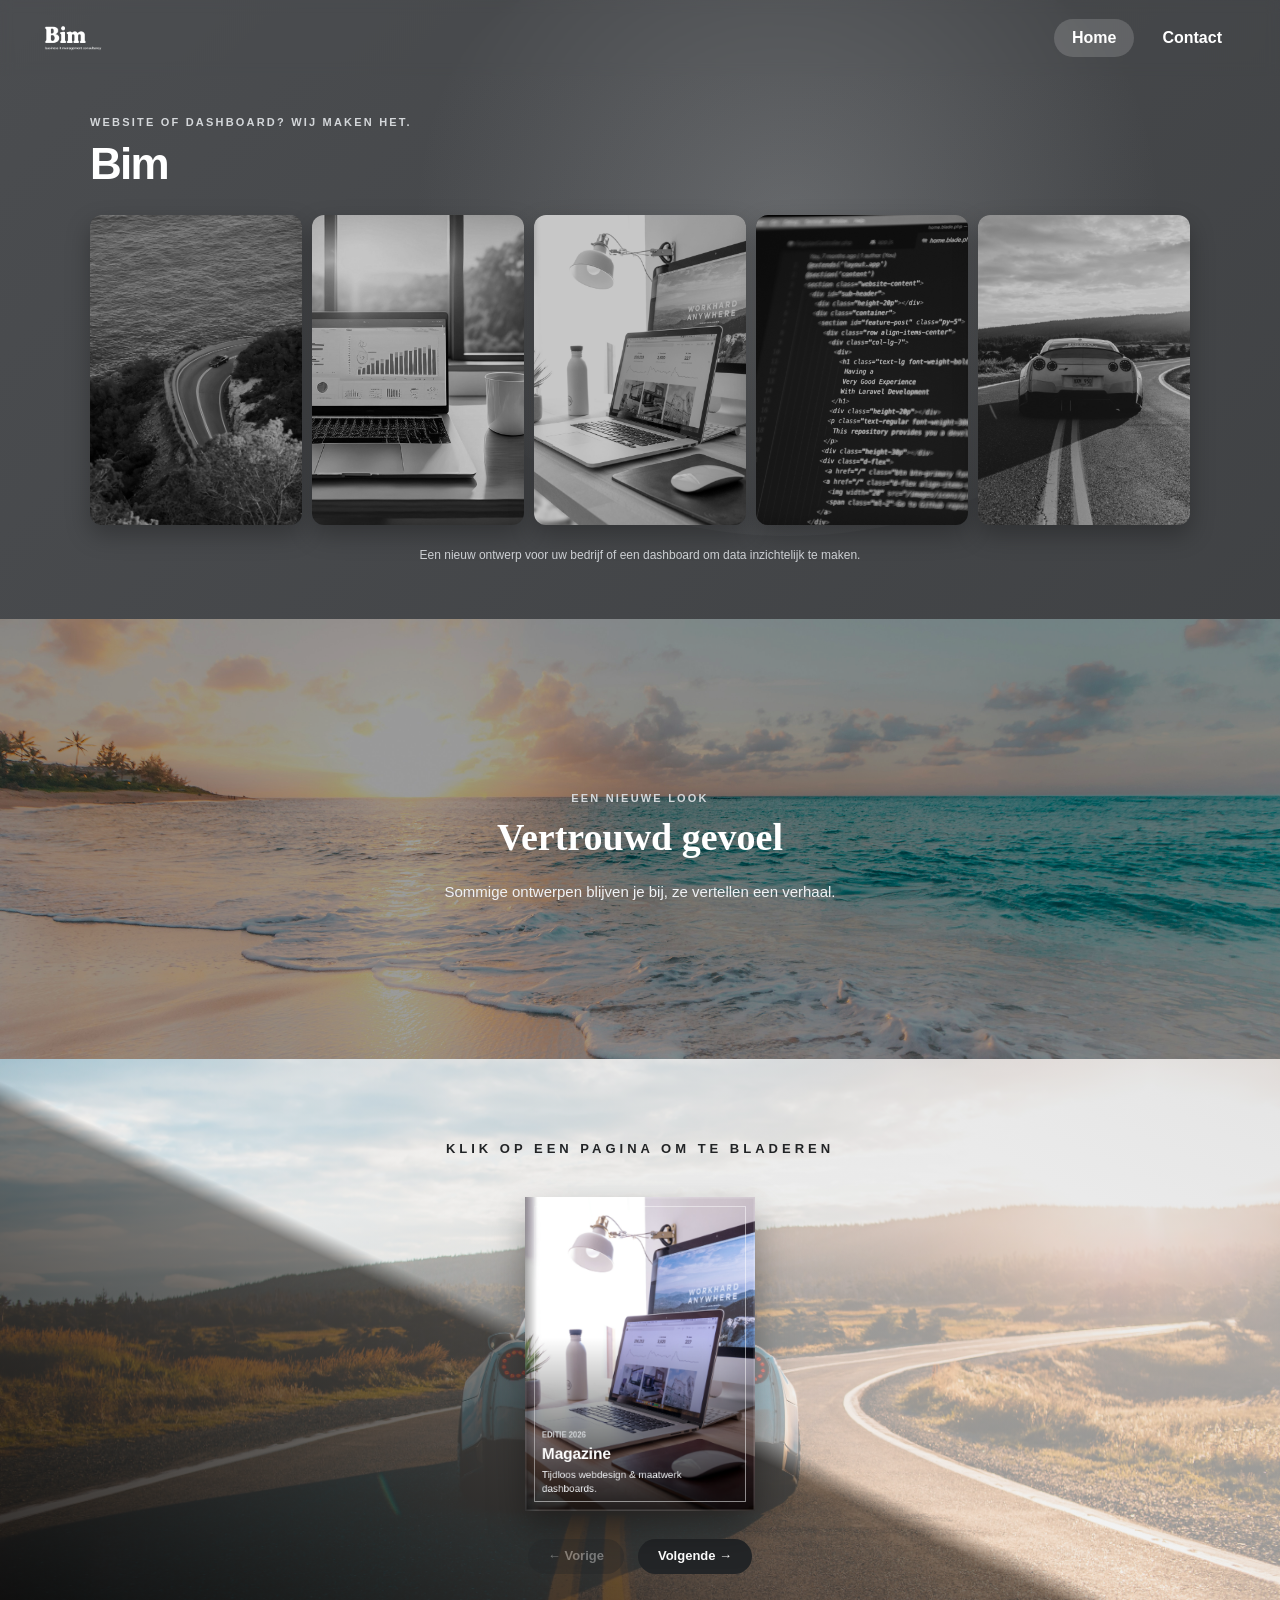
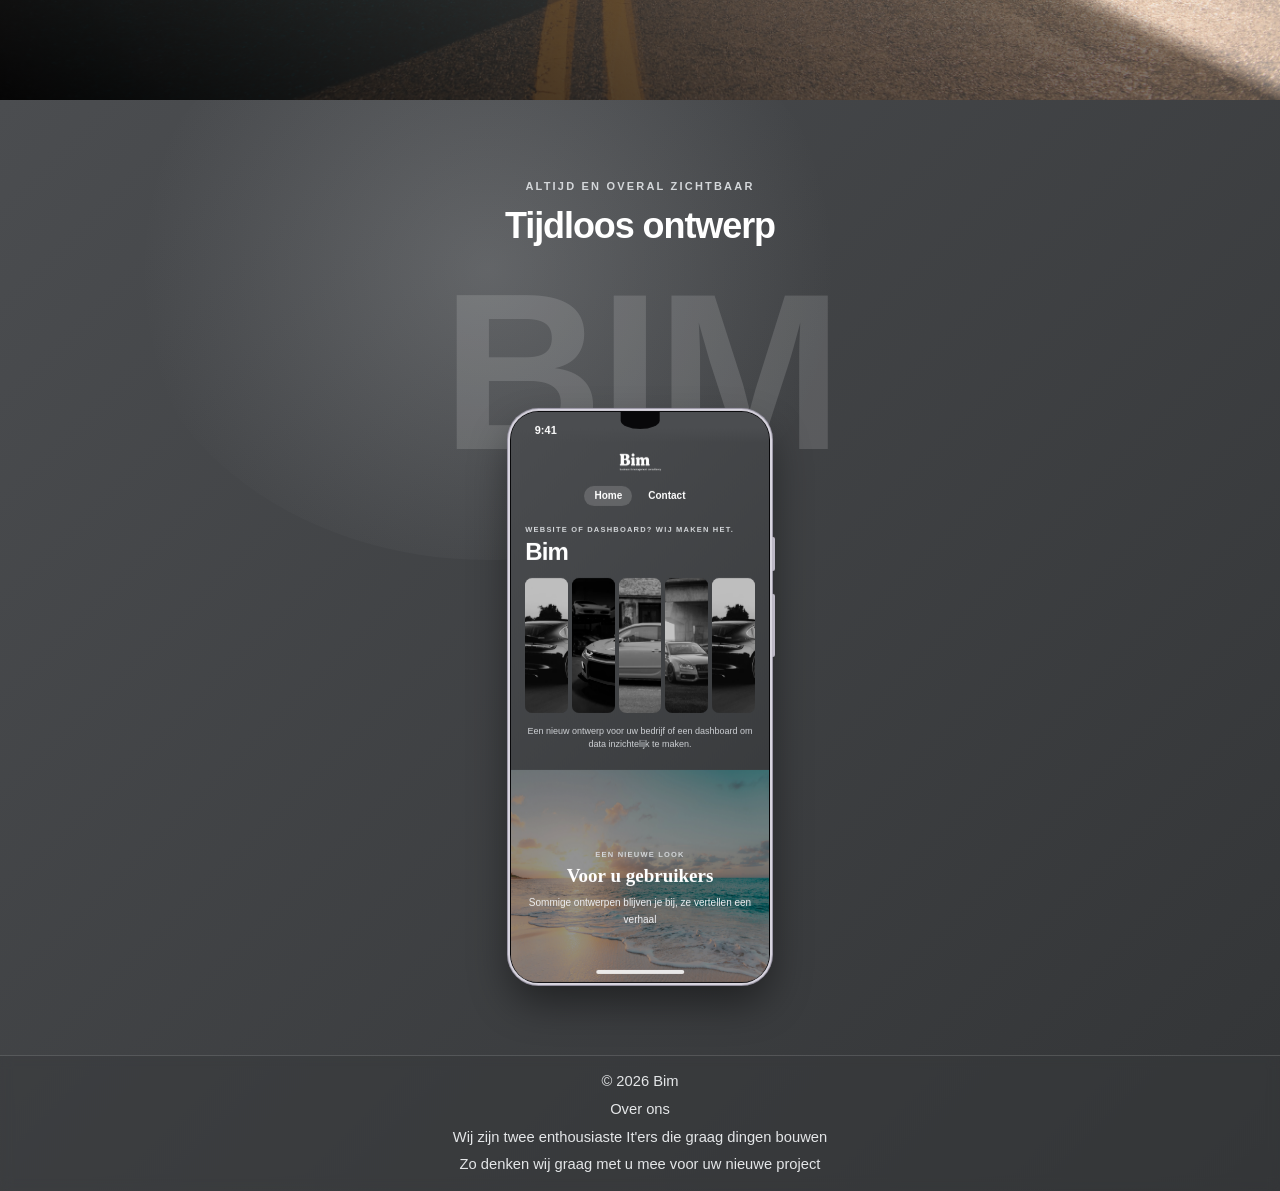
==== index.html @ d60d9641 "Update index.html" ====
<!DOCTYPE html>
<html lang="nl">

<head>
    <meta charset="UTF-8">
    <meta name="viewport" content="width=device-width, initial-scale=1.0">

    <title>Webdesign</title>
    <meta name="description" content="Websites en dashboards">

    <link rel="icon" href="images/favicon.ico">
    <link rel="stylesheet" href="css/normalize.css">
    <link rel="stylesheet" href="css/style.css">
</head>

<body>
    <header class="site-header">
        <div class="header-container">
            <a href="index.html" class="site-logo">
                <img src="images/logo.png" alt="Webdesign">
            </a>

            <nav class="main-nav" aria-label="Hoofdmenu">
                <a href="index.html" class="active" aria-current="page">Home</a>
                <a href="contact.html">Contact</a>
            </nav>
        </div>
    </header>

    <main class="page">
        <p class="eyebrow">Website of dashboard? wij maken het.</p>
        <h1>Bim<br></h1>

        <!-- AUTO GALERIJ -->
        <section class="gallery" aria-label="Autogalerij">
            <article class="card">
                <img src="images/auto8.jpg" alt="Sportieve Porsche">
                <span>01 / Websites</span>
            </article>

            <article class="card">
                <img src="images/dashboard2.jpg" alt="Witte sportauto">
                <span>02 / Dashboards</span>
            </article>

            <article class="card">
                <img src="images/laptop.jpg" alt="Auto design">
                <span>03 / Ontwerpen</span>
            </article>

            <article class="card">
                <img src="images/code.jpg" alt="Moderne auto">
                <span>04 / Techniek</span>
            </article>

            <article class="card">
                <img src="images/auto3.avif" alt="Sportauto in landschap">
                <span>05 / Branding</span>
            </article>
        </section>

        <p class="hint">
            Een nieuw ontwerp voor uw bedrijf of een dashboard om data inzichtelijk te maken.
        </p>

        <!-- STRANDFOTO ALS ACHTERGROND + TEKST -->
        <div class="banner-break">
            <img src="images/beach.jpg" alt="Foto van het strand" class="banner-bg">

            <section class="intro-text">
                <p class="eyebrow">Een nieuwe look</p>
                <h2>Vertrouwd gevoel</h2>
                <p>
                    Sommige ontwerpen blijven je bij,
                    ze vertellen een verhaal.
                </p>
            </section>
        </div>

        <!-- FOTOBOEK -->
        <div class="lower-section">
            <section class="book-section">
                <h2>KLIK OP EEN PAGINA OM TE BLADEREN</h2>

                <div class="flipbook" id="flipbook">
                    <div class="leaf" style="--i: 0;">
                        <div class="front photo-leaf">
                            <img src="images/laptop.jpg" alt="Foto 1">
                            <div class="page-text">
                                <span class="page-tag">Editie 2026</span>
                                <h3>Magazine</h3>
                                <p>Tijdloos webdesign &amp; maatwerk dashboards.</p>
                            </div>
                        </div>
                        <div class="back photo-leaf">
                            <img src="images/wireframes2.jpg" alt="Foto 2">
                            <div class="page-text">
                                <span class="page-tag">01 / Webdesign</span>
                                <h3>Ontwerpen</h3>
                                <p>Een moderne eerste indruk die direct blijft hangen.</p>
                            </div>
                        </div>
                    </div>

                    <div class="leaf" style="--i: 1;">
                        <div class="front photo-leaf">
                            <img src="images/dashboard.jpg" alt="Foto 3">
                            <div class="page-text">
                                <span class="page-tag">02 / Dashboards</span>
                                <h3>Data</h3>
                                <p>Overzichtelijke statistieken waarmee u verder mee kunt.</p>
                            </div>
                        </div>
                        <div class="back photo-leaf">
                            <img src="images/auto7.jpg" alt="Foto 4">
                            <div class="page-text">
                                <span class="page-tag">03 / Ontwerpen</span>
                                <h3>Less is more</h3>
                                <p>Responsive designs voor zowel mobiel als laptop.</p>
                            </div>
                        </div>
                    </div>

                    <div class="leaf" style="--i: 2;">
                        <div class="front photo-leaf">
                            <img src="images/auto8.jpg" alt="Foto 5">
                            <div class="page-text">
                                <span class="page-tag">04 / Maatwerk</span>
                                <h3>Uw eigen verhaal</h3>
                                <p>Met een uniek ontwerp.</p>
                            </div>
                        </div>
                        <div class="back photo-leaf">
                            <img src="images/auto3.avif" alt="Foto 6">
                            <div class="page-text">
                                <span class="page-tag">Contact</span>
                                <h3>Samenwerken?</h3>
                                <p>Neem contact op en ontdek wat wij samen met u kunnen maken.</p>
                            </div>
                        </div>
                    </div>
                </div>

                <div class="book-controls">
                    <button type="button" id="prev-btn">&larr; Vorige</button>
                    <button type="button" id="next-btn">Volgende &rarr;</button>
                </div>
            </section>
        </div>

        <!-- TELEFOON MOCKUP -->
        <section class="phone-showcase" aria-label="Mobiele weergave">
            <div class="showcase-header">
                <p class="eyebrow">Altijd en overal zichtbaar</p>
                <h2>Tijdloos ontwerp</h2>
            </div>

            <div class="stage">
                <!-- Grote tekst half achter de telefoon -->
                <div class="word" aria-hidden="true">Bim</div>

                <div class="phone">
                    <div class="screen">
                        <div class="notch"></div>
                        <div class="status-time">9:41</div>
                        <div class="home-bar"></div>

                        <div class="phone-scroll">
                            <div class="p-header">
                                <img src="images/logo.png" alt="Webdesign">
                                <div class="p-nav">
                                    <span class="active">Home</span>
                                    <span>Contact</span>
                                </div>
                            </div>

                            <div class="p-hero"> 
                                <p class="p-eyebrow">Website of dashboard? wij maken het.</p>
                                <h3>Bim</h3>

                                <div class="p-gallery">
                                    <div class="p-card">
                                        <img src="images/auto1.avif" alt="Sportieve Porsche">
                                        <span>01 / Websites</span>
                                    </div>
                                    <div class="p-card">
                                        <img src="images/auto2.avif" alt="Witte sportauto">
                                        <span>02 / Dashboards</span>
                                    </div>
                                    <div class="p-card">
                                        <img src="images/auto4.avif" alt="Auto design">
                                        <span>03 / Ontwerpen</span>
                                    </div>
                                    <div class="p-card">
                                        <img src="images/auto5.avif" alt="Moderne auto">
                                        <span>04 / Techniek</span>
                                    </div>
                                    <div class="p-card">
                                        <img src="images/auto1.avif" alt="Sportauto in landschap">
                                        <span>05 / Branding</span>
                                    </div>
                                </div>

                                <p class="p-hint">
                                    Een nieuw ontwerp voor uw bedrijf of een dashboard om data inzichtelijk te maken.
                                </p>
                            </div>

                            <div class="p-banner">
                                <img src="images/beach.jpg" alt="Foto van het strand">
                                <div class="p-banner-text">
                                    <p class="p-eyebrow">Een nieuwe look</p>
                                    <h4>Voor u gebruikers</h4>
                                    <p>
                                        Sommige ontwerpen blijven je bij, ze vertellen een verhaal
                                    </p>
                                </div>
                            </div>
                        </div>
                    </div> 
                </div>
            </div>
        </section>
    </main>

    <footer class="site-footer">
        <div class="container footer-content">
            <p>© 2026 Bim</p>
            <p>Over ons</p>
            <p>Wij zijn twee enthousiaste It'ers die graag dingen bouwen</p>
            <p>Zo denken wij graag met u mee voor uw nieuwe project</p>
        </div>
    </footer>

    <script src="js/boek.js"></script>
</body>

</html>
---- css/style.css ----
* { box-sizing: border-box; }

html { min-height: 100%; overflow-x: clip; }

body {
  margin: 0;
  min-height: 100vh;
  display: flex;
  flex-direction: column;
  font-family: Inter, Arial, Helvetica, sans-serif;
  color: #f4f5f6;
  background: linear-gradient(135deg, #4b4d50 0%, #343638 100%);
}

/* ---------- HEADER ---------- */
.site-header {
  position: sticky;
  top: 0;
  left: 0;
  z-index: 1000;
  flex-shrink: 0;
  width: 100%;
  min-height: 76px;
  background: transparent;
  backdrop-filter: blur(6px);
  -webkit-backdrop-filter: blur(6px);
}

.header-container {
  width: min(1200px, calc(100% - 40px));
  min-height: 76px;
  margin: 0 auto;
  display: flex;
  align-items: center;
  justify-content: space-between;
  gap: 25px;
}

/* Logo heeft een witte achtergrond: toon het in originele kleuren op een wit label */
.site-logo img {
  display: block;
  width: 80px;
  height: auto;
  filter: none;
  background: #ffffff;
  border-radius: 8px;
  padding: 4px;
}

.main-nav { display: flex; align-items: center; gap: 10px; }

.main-nav a {
  color: #ffffff;
  text-decoration: none;
  font-size: 16px;
  font-weight: 600;
  padding: 10px 18px;
  border-radius: 30px;
  transition: background 0.3s ease, color 0.3s ease;
}

.main-nav a:hover,
.main-nav a.active { background: rgba(255, 255, 255, 0.16); color: #ffffff; }

/* ---------- HOOFDCONTAINER ---------- */
main.page {
  position: relative;
  flex: 1;
  width: 100%;
  margin: 0;
  padding: 20px 0 0;
  background: transparent;
  box-shadow: none;
  border-radius: 0;
  overflow-x: clip;
  isolation: isolate;
}

main.page::before {
  content: "";
  position: absolute;
  width: 780px;
  height: 620px;
  top: -160px;
  right: 8%;
  border-radius: 50%;
  background: radial-gradient(circle, rgba(220, 223, 226, 0.22) 0%, rgba(180, 183, 187, 0.08) 55%, transparent 75%);
  pointer-events: none;
  z-index: -1;
}

main.page > .eyebrow,
main.page > h1,
main.page > .gallery,
main.page > .hint {
  width: min(1100px, calc(100% - 40px));
  margin-left: auto;
  margin-right: auto;
}

.eyebrow {
  margin-top: 20px;
  margin-bottom: 12px;
  color: #d4d7da;
  font-size: 11px;
  font-weight: 700;
  letter-spacing: 0.2em;
  text-transform: uppercase;
}

h1 {
  margin-top: 0;
  margin-bottom: 28px;
  color: #ffffff;
  font-size: clamp(30px, 4.5vw, 44px);
  font-weight: 800;
  line-height: 1.06;
  letter-spacing: -0.04em;
}

/* ---------- AUTO GALERIJ ---------- */
.gallery { display: flex; gap: 10px; height: clamp(220px, 32vw, 310px); margin-bottom: 24px; }

.card {
  position: relative;
  flex: 1;
  min-width: 0;
  overflow: hidden;
  border-radius: 12px;
  background: #3a3c3f;
  box-shadow: 0 10px 24px rgba(0, 0, 0, 0.28);
  transition: flex 0.65s cubic-bezier(0.2, 0.8, 0.2, 1), transform 0.4s ease;
  isolation: isolate;
}

.card:hover { flex: 3.5; transform: translateY(-3px); }

.card img {
  width: 100%;
  height: 100%;
  display: block;
  object-fit: cover;
  filter: grayscale(1) brightness(0.78);
  transition: filter 0.55s ease, transform 0.8s ease;
}

.card:hover img { filter: grayscale(0) brightness(1); transform: scale(1.055); }

.card::after {
  content: "";
  position: absolute;
  inset: 45% 0 0;
  background: linear-gradient(transparent, rgba(20, 21, 23, 0.75));
  opacity: 0;
  transition: opacity 0.4s ease;
  pointer-events: none;
}

.card:hover::after { opacity: 1; }

.card span {
  position: absolute;
  z-index: 2;
  left: 15px;
  bottom: 14px;
  color: #ffffff;
  font-size: 12px;
  font-weight: 700;
  letter-spacing: 0.08em;
  text-transform: uppercase;
  white-space: nowrap;
  opacity: 0;
  transform: translateY(7px);
  transition: opacity 0.35s ease, transform 0.35s ease;
}

.card:hover span { opacity: 1; transform: translateY(0); }

.hint { margin-top: 18px; margin-bottom: 56px; color: #cfd2d6; font-size: 12px; text-align: center; }

/* ---------- STRANDFOTO + TEKST ---------- */
.banner-break {
  position: relative;
  width: 100%;
  min-height: 440px;
  display: flex;
  align-items: center;
  justify-content: center;
  text-align: center;
  overflow: hidden;
}

.banner-break .banner-bg {
  position: absolute;
  inset: 0;
  width: 100%;
  height: 100%;
  object-fit: cover;
  z-index: 0;
}

.banner-break::after { content: ""; position: absolute; inset: 0; background: rgba(0, 0, 0, 0.35); z-index: 1; }

.banner-break .intro-text { position: relative; z-index: 2; max-width: 650px; margin: 0 auto; padding: 3rem 1.5rem; }

.intro-text h2 {
  margin: 0 0 18px;
  color: #ffffff;
  font-family: Georgia, serif;
  font-size: clamp(27px, 4vw, 38px);
}

.intro-text p:not(.eyebrow) { margin: 0; color: #f0f2f5; font-size: 15px; line-height: 1.9; }

/* ---------- AUTO5 ACHTERGROND + FLIPBOOK ---------- */
.lower-section {
  position: relative;
  width: 100%;
  background-image: url('../images/auto3.avif');
  background-size: cover;
  background-position: center;
  padding: 4.5rem 1.5rem 6rem;
  overflow: hidden;
}

.lower-section::before {
  content: "";
  position: absolute;
  inset: 0;
  background: linear-gradient(25deg, rgba(0, 0, 0, 0.88) 0%, rgba(84, 81, 78, 0.72) 48%, rgba(235, 235, 235, 0.563) 50%, rgba(220, 220, 220, 0.75) 100%);
  z-index: 0;
  pointer-events: none;
}

.book-section { position: relative; z-index: 1; display: flex; flex-direction: column; align-items: center; padding-bottom: 30px; }

.book-section h2 {
  font-family: Arial, sans-serif;
  font-size: 13px;
  letter-spacing: 4px;
  color: #222426;
  font-weight: 700;
  margin-bottom: 40px;
  text-align: center;
}

.flipbook { position: relative; width: min(460px, 100%); aspect-ratio: 600 / 410; perspective: 1800px; cursor: pointer; }

.flip-canvas {
  display: block;
  width: 100%;
  height: 100%;
  transition: transform 1.1s cubic-bezier(0.4, 0, 0.2, 1);
  filter: drop-shadow(0 18px 18px rgba(0, 0, 0, 0.35));
}

.leaf {
  position: absolute;
  inset: 0;
  transform-origin: left center;
  transform-style: preserve-3d;
  transition: transform 0.8s cubic-bezier(0.2, 0.7, 0.2, 1);
  z-index: calc(10 - var(--i));
}

.leaf .front,
.leaf .back {
  position: absolute;
  inset: 0;
  backface-visibility: hidden;
  border-radius: 4px 12px 12px 4px;
  overflow: hidden;
  box-shadow: 0 10px 25px rgba(0, 0, 0, 0.35);
}

.leaf .back { transform: rotateY(180deg); border-radius: 12px 4px 4px 12px; }

.photo-leaf { position: relative; }
.photo-leaf img { width: 100%; height: 100%; object-fit: cover; display: block; }

.photo-leaf::after {
  content: "";
  position: absolute;
  inset: 38% 0 0;
  background: linear-gradient(transparent, rgba(0, 0, 0, 0.8));
  pointer-events: none;
}

.page-text {
  position: absolute;
  left: 18px;
  right: 18px;
  bottom: 18px;
  z-index: 2;
  color: #ffffff;
  text-align: left;
  pointer-events: none;
}

.page-tag {
  display: inline-block;
  font-size: 10px;
  font-weight: 700;
  letter-spacing: 0.16em;
  text-transform: uppercase;
  color: #d4d7da;
  margin-bottom: 5px;
}

.page-text h3 { margin: 0 0 5px; font-size: 18px; font-weight: 800; line-height: 1.15; }
.page-text p { margin: 0; font-size: 12px; line-height: 1.45; color: #f0f2f5; }

.book-controls { margin-top: 28px; display: flex; gap: 14px; }

.book-controls button {
  padding: 10px 20px;
  border: none;
  border-radius: 30px;
  background: #232527;
  color: #ffffff;
  font-size: 13px;
  font-weight: 600;
  cursor: pointer;
  transition: background 0.3s ease, transform 0.2s ease;
}

.book-controls button:hover { background: #000000; transform: translateY(-2px); }
.book-controls button:disabled { opacity: 0.35; cursor: default; transform: none; }

/* ---------- TELEFOON MOCKUP ---------- */
.phone-showcase {
  position: relative;
  width: 100%;
  padding: 5rem 20px 4.5rem;
  background: linear-gradient(135deg, #4b4d50 0%, #343638 100%);
  text-align: center;
  overflow: hidden;
  isolation: isolate;
}

.phone-showcase::before {
  content: "";
  position: absolute;
  width: 720px;
  height: 580px;
  top: -120px;
  left: 10%;
  border-radius: 50%;
  background: radial-gradient(circle, rgba(220, 223, 226, 0.2) 0%, rgba(180, 183, 187, 0.07) 55%, transparent 75%);
  pointer-events: none;
  z-index: -1;
}

.showcase-header { max-width: 600px; margin: 0 auto 10px; }
.showcase-header .eyebrow { margin-top: 0; }

.showcase-header h2 {
  margin: 0;
  color: #ffffff;
  font-size: clamp(26px, 4vw, 36px);
  font-weight: 800;
  letter-spacing: -0.03em;
}

/* Lettergrootte volgt de breedte van de telefoon: zelfde verhouding op laptop en mobiel */
.stage {
  --pw: min(58vw, 260px);
  --fs: calc(var(--pw) * 0.86);
  --bezel: calc(var(--pw) * 0.005);
  position: relative;
  width: 100%;
  max-width: 900px;
  margin: 20px auto 0;
  padding-top: calc(var(--fs) * 0.65); /* kleiner getal = telefoon bedekt meer van de letters */
  display: flex;
  justify-content: center;
}

/* "Bim" in kleurverloop, gecentreerd, half achter de telefoon */
.word {
  position: absolute;
  top: 0;
  left: 50%;
  transform: translateX(-50%);
  padding: 0.1em 0.05em;
  font-family: Inter, "Arial Black", Arial, sans-serif;
  font-size: var(--fs);
  font-weight: 900;
  letter-spacing: -0.04em;
  line-height: 1;
  background: linear-gradient(90deg, #1e4b87 0%, #1e4b87 22%, #2e8fa0 50%, #8fc08a 80%, #a9d3a0 100%);
  -webkit-background-clip: text;
  background-clip: text;
  color: transparent;
  pointer-events: none;
  user-select: none;
  white-space: nowrap;
  z-index: 0;
}

.phone {
  position: relative;
  z-index: 1;
  width: var(--pw);
  aspect-ratio: 9 / 19.8;
  padding: var(--bezel);
  background: #08080a;
  border-radius: 11% / 5%;
  box-shadow: 0 0 0 2px #d8d5df, 0 0 0 3px #9b97a6, 0 20px 40px rgba(0, 0, 0, 0.45);
  will-change: transform;
}

.phone::before,
.phone::after {
  content: "";
  position: absolute;
  right: -5px;
  width: 3px;
  background: #bdb9c6;
  border-radius: 0 2px 2px 0;
}

.phone::before { top: 22%; height: 6%; }
.phone::after { top: 32%; height: 11%; }

.screen {
  position: relative;
  width: 100%;
  height: 100%;
  border-radius: calc(11% - var(--bezel)) / calc(5% - var(--bezel));
  overflow: hidden;
  background: linear-gradient(135deg, #4b4d50 0%, #343638 100%);
}

.notch {
  position: absolute;
  top: 0;
  left: 50%;
  z-index: 5;
  width: 15%;
  height: 3%;
  transform: translateX(-50%);
  background: #08080a;
  border-radius: 0 0 100% 100%;
  pointer-events: none;
}

/* Tijd linksboven */
.status-time {
  position: absolute;
  top: 0;
  left: 0;
  right: 0;
  z-index: 4;
  padding: calc(var(--pw) * 0.045) 0 calc(var(--pw) * 0.03) calc(var(--pw) * 0.11);
  color: #ffffff;
  font-size: calc(var(--pw) * 0.042);
  font-weight: 700;
  line-height: 1;
  letter-spacing: 0.01em;
  background: linear-gradient(#4b4d50 55%, rgba(75, 77, 80, 0));
  pointer-events: none;
}

/* Balkje midden onderaan */
.home-bar {
  position: absolute;
  bottom: calc(var(--pw) * 0.03);
  left: 50%;
  z-index: 5;
  width: 34%;
  height: calc(var(--pw) * 0.016);
  min-height: 3px;
  transform: translateX(-50%);
  background: rgba(255, 255, 255, 0.85);
  border-radius: 999px;
  pointer-events: none;
}

.phone-scroll {
  width: 100%;
  height: 100%;
  overflow-y: auto;
  overflow-x: hidden;
  text-align: left;
  scrollbar-width: thin;
  scrollbar-color: rgba(255, 255, 255, 0.35) transparent;
}

.phone-scroll::-webkit-scrollbar { width: 4px; }
.phone-scroll::-webkit-scrollbar-track { background: transparent; margin: 14px 0; }
.phone-scroll::-webkit-scrollbar-thumb { background: rgba(255, 255, 255, 0.32); border-radius: 999px; }
.phone-scroll::-webkit-scrollbar-thumb:hover { background: rgba(255, 255, 255, 0.55); }

.p-header { display: flex; flex-direction: column; align-items: center; gap: 8px; padding: 34px 12px 10px; }

/* Zelfde logo-aanpak als in de header */
.p-header img {
  width: 56px;
  height: auto;
  filter: none;
  background: #ffffff;
  border-radius: 6px;
  padding: 3px;
}

.p-nav { display: flex; gap: 6px; }
.p-nav span { font-size: 10px; font-weight: 600; color: #ffffff; padding: 4px 10px; border-radius: 20px; }
.p-nav span.active { background: rgba(255, 255, 255, 0.16); }

.p-hero { padding: 10px 14px 18px; }

.p-eyebrow {
  margin: 0 0 6px;
  color: #d4d7da;
  font-size: 7.5px;
  font-weight: 700;
  letter-spacing: 0.16em;
  text-transform: uppercase;
}

.p-hero h3 {
  margin: 0 0 14px;
  color: #ffffff;
  font-size: 24px;
  font-weight: 800;
  letter-spacing: -0.04em;
  line-height: 1;
}

.p-gallery { display: flex; gap: 4px; height: 135px; margin-bottom: 12px; }

.p-card {
  position: relative;
  flex: 1;
  min-width: 0;
  border-radius: 7px;
  overflow: hidden;
  background: #3a3c3f;
  transition: flex 0.5s cubic-bezier(0.2, 0.8, 0.2, 1);
}

.p-card:hover { flex: 3.2; }

.p-card img {
  width: 100%;
  height: 100%;
  object-fit: cover;
  display: block;
  filter: grayscale(1) brightness(0.8);
  transition: filter 0.4s ease;
}

.p-card:hover img { filter: grayscale(0) brightness(1); }

.p-card span {
  position: absolute;
  left: 6px;
  bottom: 6px;
  color: #ffffff;
  font-size: 7px;
  font-weight: 700;
  letter-spacing: 0.06em;
  text-transform: uppercase;
  white-space: nowrap;
  opacity: 0;
  transition: opacity 0.3s ease;
}

.p-card:hover span { opacity: 1; }

.p-hint { margin: 0; color: #cfd2d6; font-size: 9px; line-height: 1.45; text-align: center; }

.p-banner {
  position: relative;
  min-height: 240px;
  display: flex;
  align-items: center;
  justify-content: center;
  text-align: center;
  overflow: hidden;
}

.p-banner img { position: absolute; inset: 0; width: 100%; height: 100%; object-fit: cover; }
.p-banner::after { content: ""; position: absolute; inset: 0; background: rgba(0, 0, 0, 0.38); }
.p-banner-text { position: relative; z-index: 2; padding: 24px 14px; }

.p-banner-text h4 {
  margin: 0 0 8px;
  color: #ffffff;
  font-family: Georgia, serif;
  font-size: 19px;
}

.p-banner-text p:not(.p-eyebrow) { margin: 0; color: #f0f2f5; font-size: 10px; line-height: 1.65; }

/* Scroll-animatie: alleen de telefoon drijft mee, de tekst "Bim" blijft gecentreerd */
@keyframes phone-drift {
  to { transform: translateY(24px); }
}

@supports (animation-timeline: view()) {
  @media (prefers-reduced-motion: no-preference) {
    .phone {
      animation: phone-drift linear both;
      animation-timeline: view();
      animation-range: entry 0% exit 100%;
    }
  }
}

/* ---------- FOOTER ---------- */
.site-footer {
  position: relative;
  z-index: 10;
  width: 100%;
  margin-top: 0;
  flex-shrink: 0;
  background: transparent;
  backdrop-filter: blur(6px);
  -webkit-backdrop-filter: blur(6px);
  border-top: 1px solid rgba(255, 255, 255, 0.14);
  padding: 14px 0;
  font-size: 0.92rem;
  color: #e4e6e8;
}

/* .footer-content {
  width: min(1200px, calc(100% - 40px));
  margin: 0 auto;
  display: flex;
  justify-content: center;
  gap: 12px;
  flex-wrap: wrap;
}

.site-footer a { color: #ffffff; } */

.footer-content {
  width: min(1200px, calc(100% - 40px));
  margin: 0 auto;
  display: flex;
  flex-direction: column;
  align-items: center;
  gap: 4px;
  text-align: center;
}

.footer-content p {
  margin: 0;
  line-height: 1.6;
}

/* ---------- RESPONSIVE ---------- */
@media (max-width: 750px) {
  .header-container { flex-direction: column; padding: 12px 0; gap: 10px; }
  .main-nav { justify-content: center; flex-wrap: wrap; }
  .main-nav a { font-size: 13px; padding: 9px 12px; }
}

@media (max-width: 560px) {
  .gallery { height: 190px; gap: 5px; }
  .card:hover { flex: 3; }
  .card span { left: 8px; bottom: 9px; font-size: 9px; }
  .page-text { left: 12px; right: 12px; bottom: 12px; }
  .page-text h3 { font-size: 15px; }
  .page-text p { font-size: 11px; }
}


.site-logo img {
  display: block;
  width: 65px;
  height: auto;
  filter: brightness(0) invert(1);
}

.main-nav {
  display: flex;
  align-items: center;
  gap: 10px;
}


/* 1. LOGO ZONDER WIT VAKJE (WITTE TEKST) */
.site-logo img {
  display: block;
  width: 65px;
  height: auto;
  background: transparent;
  padding: 0;
  border-radius: 0;
  filter: brightness(0) invert(1);
}

.p-header img {
  width: 48px;
  height: auto;
  background: transparent;
  padding: 0;
  border-radius: 0;
  filter: brightness(0) invert(1);
}

/* 2. ZWARTE TEKST ACHTER DE TELEFOON */
.word {
  position: absolute;
  top: 0;
  left: 50%;
  transform: translateX(-50%);
  padding: 0.1em 0.05em;
  font-family: Inter, "Arial Black", Arial, sans-serif;
  font-size: var(--fs);
  font-weight: 900;
  letter-spacing: -0.04em;
  line-height: 1;
  color: #18191b;
  background: none;
  -webkit-background-clip: border-box;
  background-clip: border-box;
  pointer-events: none;
  user-select: none;
  white-space: nowrap;
  z-index: 0;
}

/* 3. SUBTIELE MOBIELE SCROLLBAR OP LAPTOP */
.phone-scroll {
  width: 100%;
  height: 100%;
  overflow-y: auto;
  overflow-x: hidden;
  text-align: left;
  -webkit-overflow-scrolling: touch;
  scrollbar-width: thin;
  scrollbar-color: rgba(255, 255, 255, 0.25) transparent;
}

.phone-scroll::-webkit-scrollbar {
  width: 3px;
}

.phone-scroll::-webkit-scrollbar-track {
  background: transparent;
  margin: 16px 0;
}

.phone-scroll::-webkit-scrollbar-thumb {
  background: rgba(255, 255, 255, 0.25);
  border-radius: 999px;
}

.phone-scroll::-webkit-scrollbar-thumb:hover {
  background: rgba(255, 255, 255, 0.45);
}

/* 4. TIJD LINKSBOVEN IN DE TELEFOON */
.status-time {
  position: absolute;
  top: 0;
  left: 0;
  right: 0;
  z-index: 4;
  text-align: left;
  padding: calc(var(--pw) * 0.048) 0 calc(var(--pw) * 0.03) calc(var(--pw) * 0.09);
  color: #ffffff;
  font-size: calc(var(--pw) * 0.042);
  font-weight: 700;
  line-height: 1;
  letter-spacing: 0.01em;
  background: linear-gradient(#4b4d50 55%, rgba(75, 77, 80, 0));
  pointer-events: none;
}


/* 1. LICHTGRIJZE BIM-LETTERS MIDDEN ACHTER DE TELEFOON */
.word {
  position: absolute;
  top: 0;
  left: 50%;
  transform: translateX(-50%);
  width: 100%;
  text-align: center;
  padding: 0;
  font-family: Inter, "Arial Black", Arial, sans-serif;
  font-size: var(--fs);
  font-weight: 900;
  letter-spacing: -0.02em;
  line-height: 0.95;
  text-transform: uppercase;
  color: rgba(255, 255, 255, 0.14);
  background: none;
  -webkit-background-clip: border-box;
  background-clip: border-box;
  pointer-events: none;
  user-select: none;
  white-space: nowrap;
  z-index: 0;
}

/* 2. ULTRA-DUNNE LICHTGRIJZE SCROLLBAR (FIJNE LIJN) */
.phone-scroll {
  width: 100%;
  height: 100%;
  overflow-y: auto;
  overflow-x: hidden;
  text-align: left;
  -webkit-overflow-scrolling: touch;
  scrollbar-width: thin;
  scrollbar-color: rgba(255, 255, 255, 0.3) transparent;
}

.phone-scroll::-webkit-scrollbar {
  width: 0.05px;
}

.phone-scroll::-webkit-scrollbar-track {
  background: transparent;
  margin: 22px 0;
}

.phone-scroll::-webkit-scrollbar-thumb {
  background: rgba(255, 255, 255, 0.35);
  border-radius: 999px;
}

.phone-scroll::-webkit-scrollbar-thumb:hover {
  background: rgba(255, 255, 255, 0.6);
}


.phone-scroll {
  width: 100%;
  height: 100%;
  overflow-y: auto;
  overflow-x: hidden;
  text-align: left;
  -webkit-overflow-scrolling: touch;
}

/* Voor Chrome, Edge en Safari: heel smal & lichtgrijs doorzichtig */
.phone-scroll::-webkit-scrollbar {
  width: 0.15px;
}

.phone-scroll::-webkit-scrollbar-track {
  background: transparent;
  margin: 24px 0;
}

.phone-scroll::-webkit-scrollbar-thumb {
  background: rgba(255, 255, 255, 0.2);
  border-radius: 999px;
}

.phone-scroll::-webkit-scrollbar-thumb:hover {
  background: rgba(255, 255, 255, 0.35);
}

/* Alleen voor Firefox (die geen webkit-scrollbar ondersteunt) */
@supports not selector(::-webkit-scrollbar) {
  .phone-scroll {
    scrollbar-width: thin;
    scrollbar-color: rgba(255, 255, 255, 0.2) transparent;
  }
}


.phone-scroll {
  width: 100%;
  height: 100%;
  overflow-y: auto;
  overflow-x: hidden;
  text-align: left;
  -webkit-overflow-scrolling: touch;
}

/* Chrome, Edge & Safari: standaard onzichtbaar */
.phone-scroll::-webkit-scrollbar {
  width: 2px;
}

.phone-scroll::-webkit-scrollbar-track {
  background: transparent;
  margin: 24px 0;
}

.phone-scroll::-webkit-scrollbar-thumb {
  background: transparent;
  border-radius: 999px;
}

/* Alleen zichtbaar bij hover over de telefoon */
.phone:hover .phone-scroll::-webkit-scrollbar-thumb {
  background: rgba(255, 255, 255, 0.25);
}

/* Firefox fallback */
@supports not selector(::-webkit-scrollbar) {
  .phone-scroll {
    scrollbar-width: none;
  }
  .phone:hover .phone-scroll {
    scrollbar-width: thin;
    scrollbar-color: rgba(255, 255, 255, 0.25) transparent;
  }
}
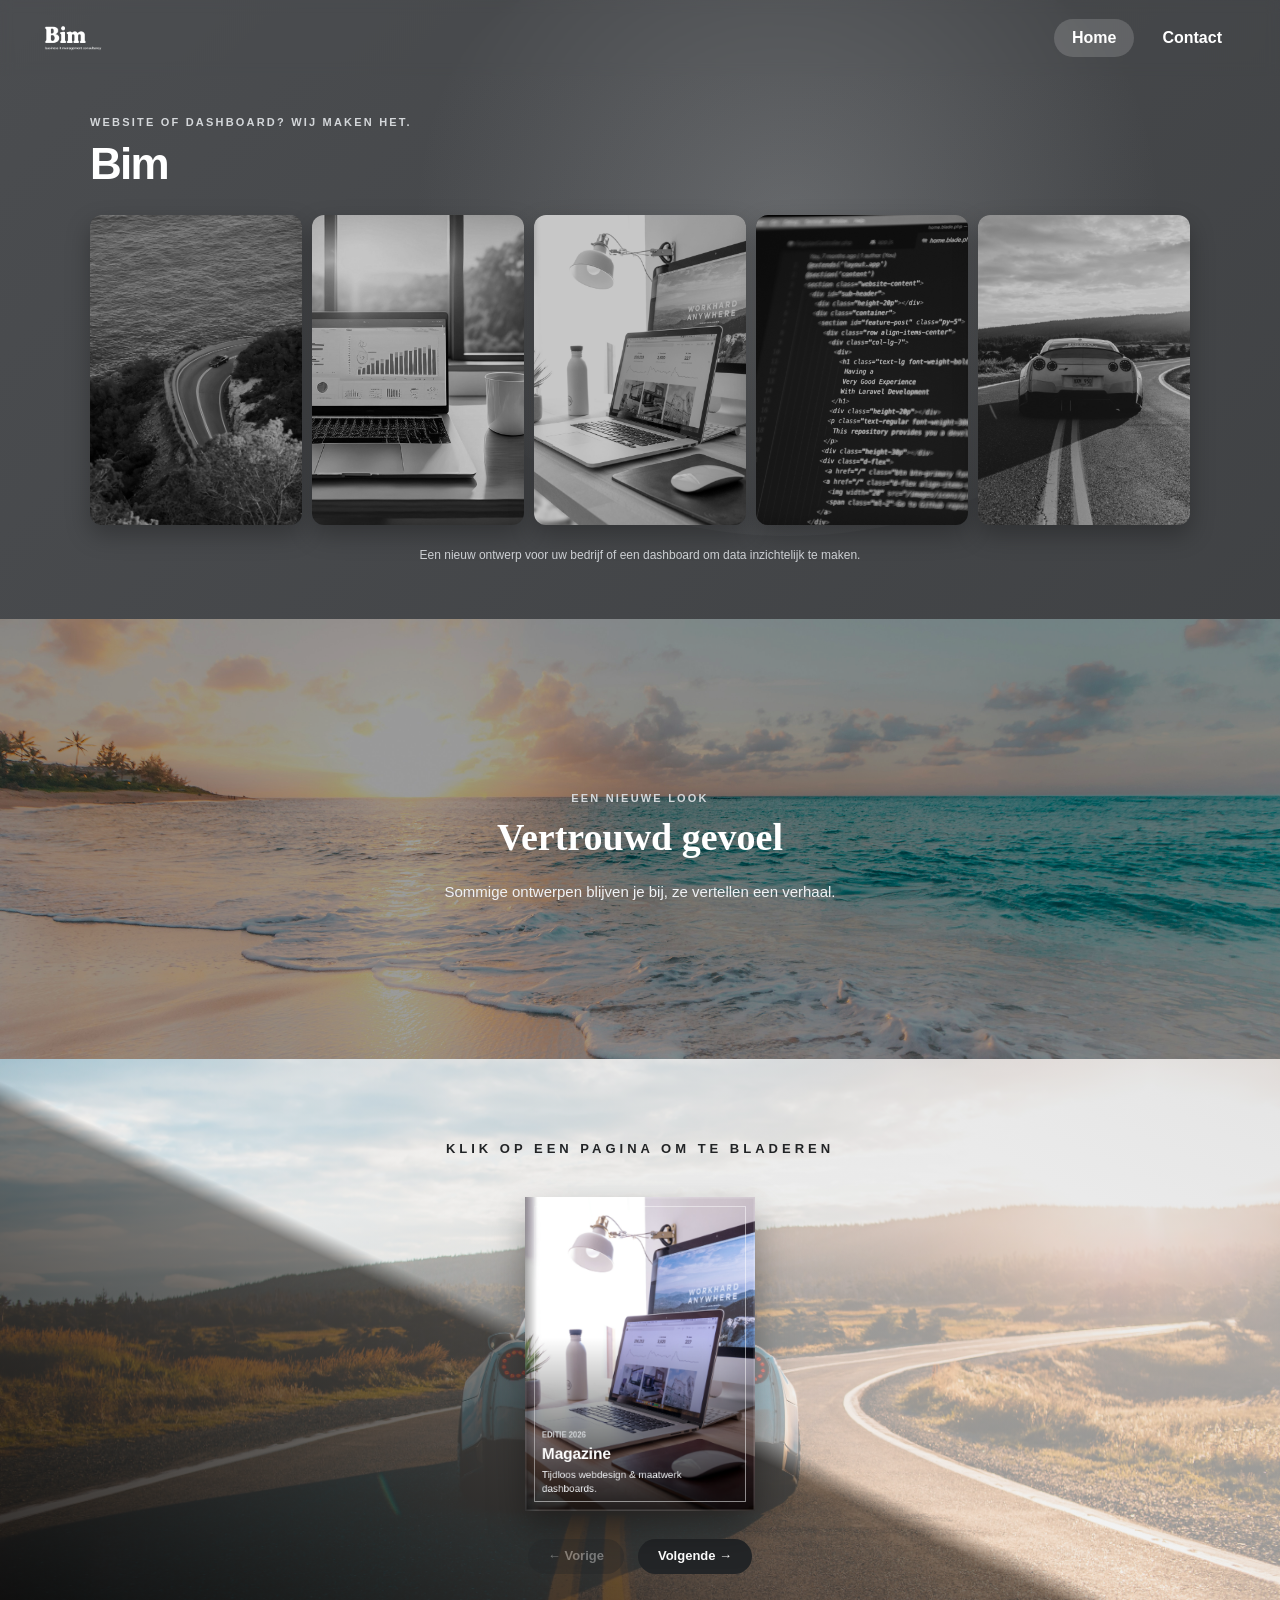
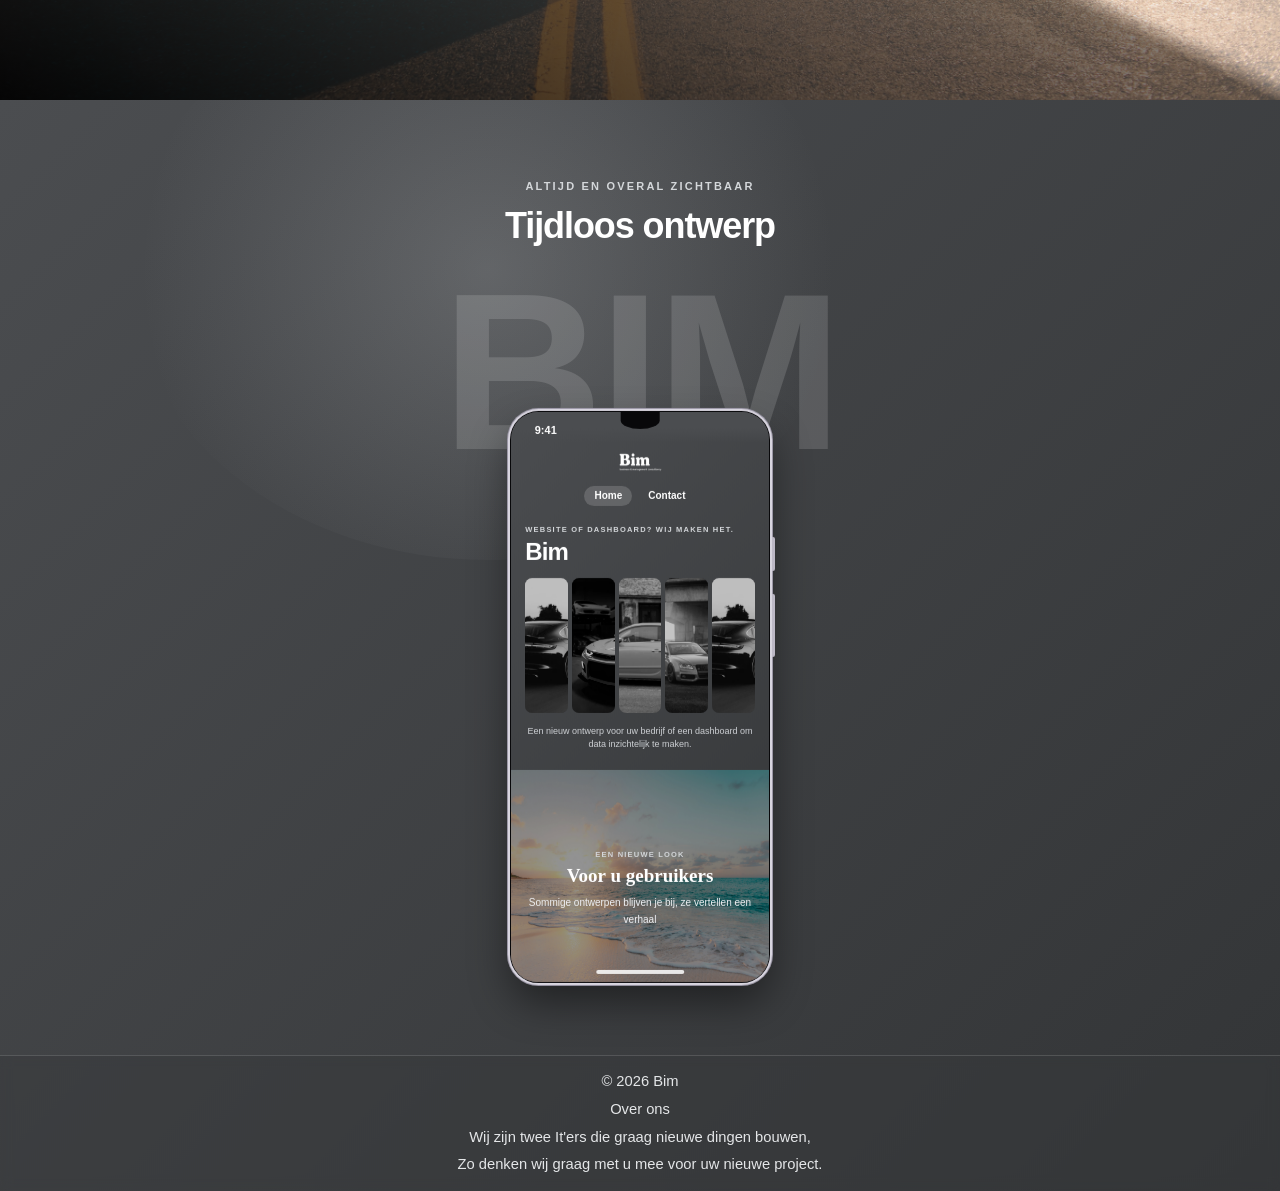
==== commit d53e0967: "update" ====
--- a/index.html
+++ b/index.html
@@ -108,7 +108,7 @@
                             <div class="page-text">
                                 <span class="page-tag">02 / Dashboards</span>
                                 <h3>Data</h3>
-                                <p>Overzichtelijke statistieken waarmee u verder mee kunt.</p>
+                                <p>Overzichtelijke statistieken helpen u verder.</p>
                             </div>
                         </div>
                         <div class="back photo-leaf">
@@ -227,10 +227,10 @@
         <div class="container footer-content">
             <p>© 2026 Bim</p>
             <p>Over ons</p>
-            <p>Wij zijn twee enthousiaste It'ers die graag dingen bouwen</p>
-            <p>Zo denken wij graag met u mee voor uw nieuwe project</p>
-        </div>
-    </footer>
+            <p>Wij zijn twee It'ers die graag nieuwe dingen bouwen,</p>
+            <p>Zo denken wij graag met u mee voor uw nieuwe project.</p>
+        </div>
+    </footer> 
 
     <script src="js/boek.js"></script>
 </body>
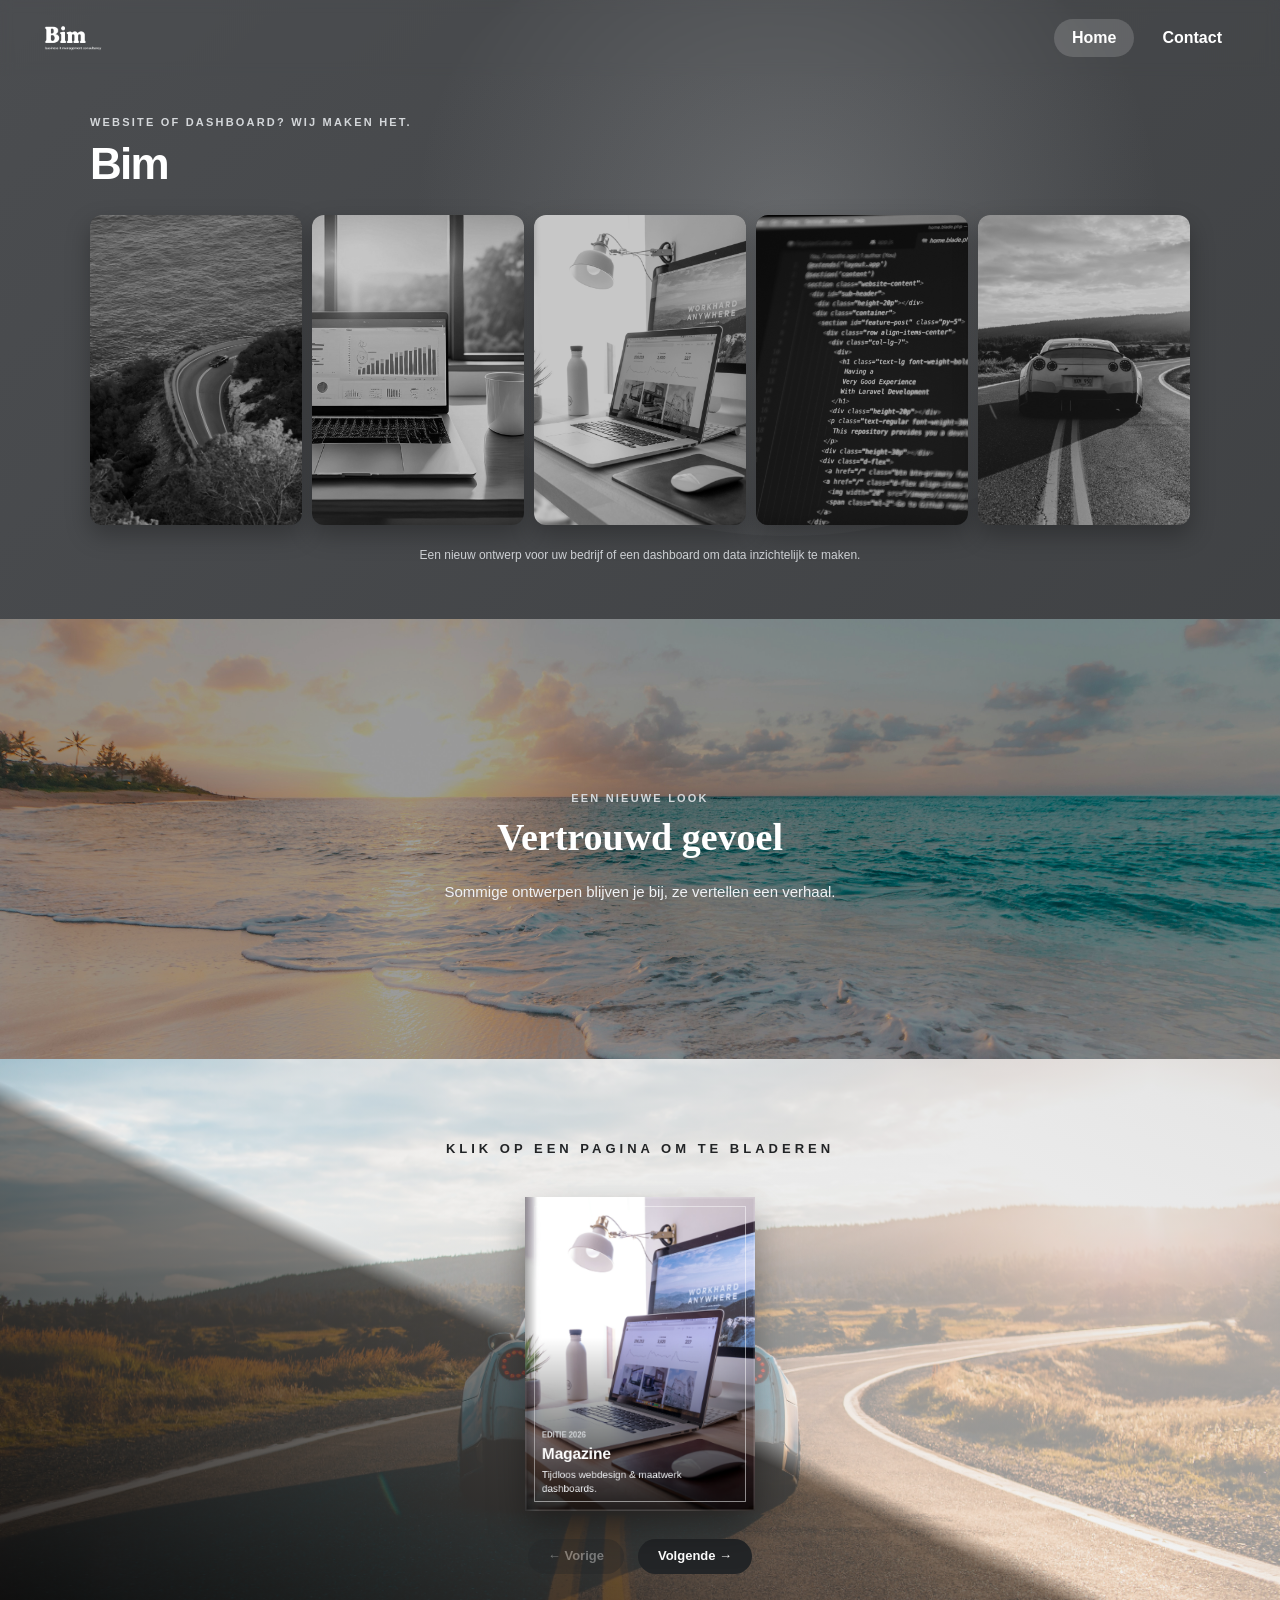
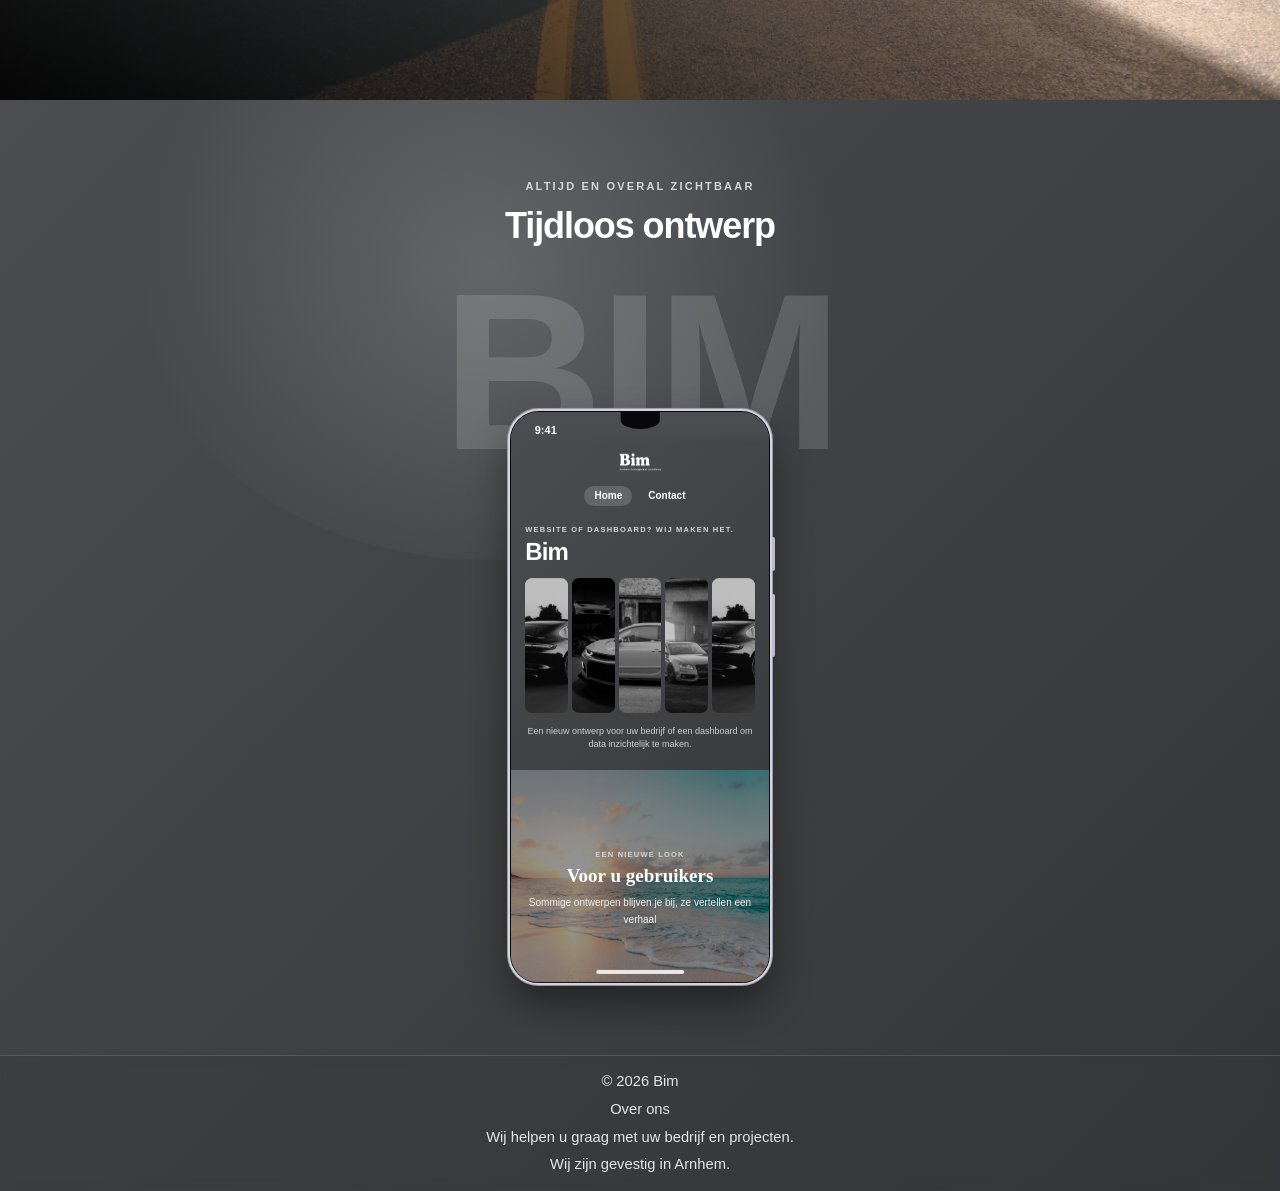
==== commit 8dde49b8: "update" ====
--- a/index.html
+++ b/index.html
@@ -227,8 +227,8 @@
         <div class="container footer-content">
             <p>© 2026 Bim</p>
             <p>Over ons</p>
-            <p>Wij zijn twee It'ers die graag nieuwe dingen bouwen,</p>
-            <p>Zo denken wij graag met u mee voor uw nieuwe project.</p>
+            <p>Wij helpen u graag met uw bedrijf en projecten.</p>
+            <p>Wij zijn gevestig in Arnhem.</p>
         </div>
     </footer> 
 
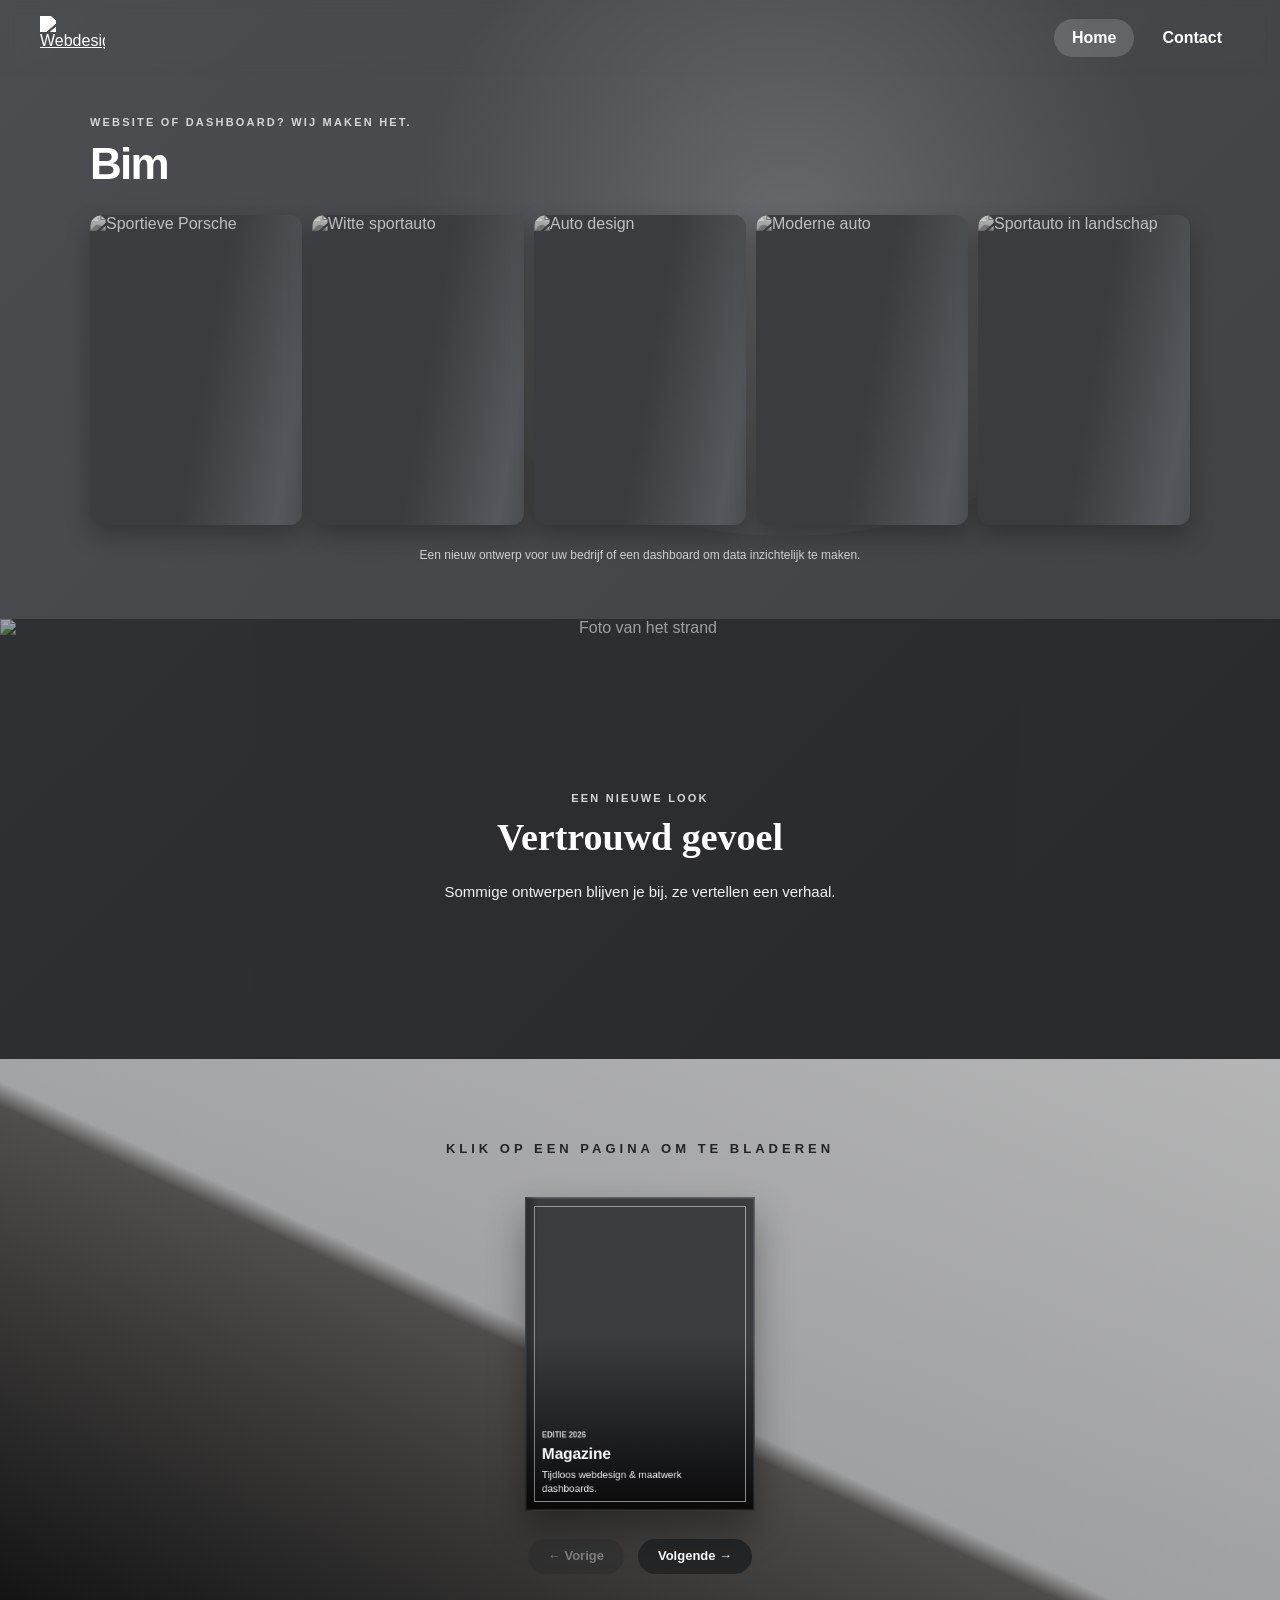
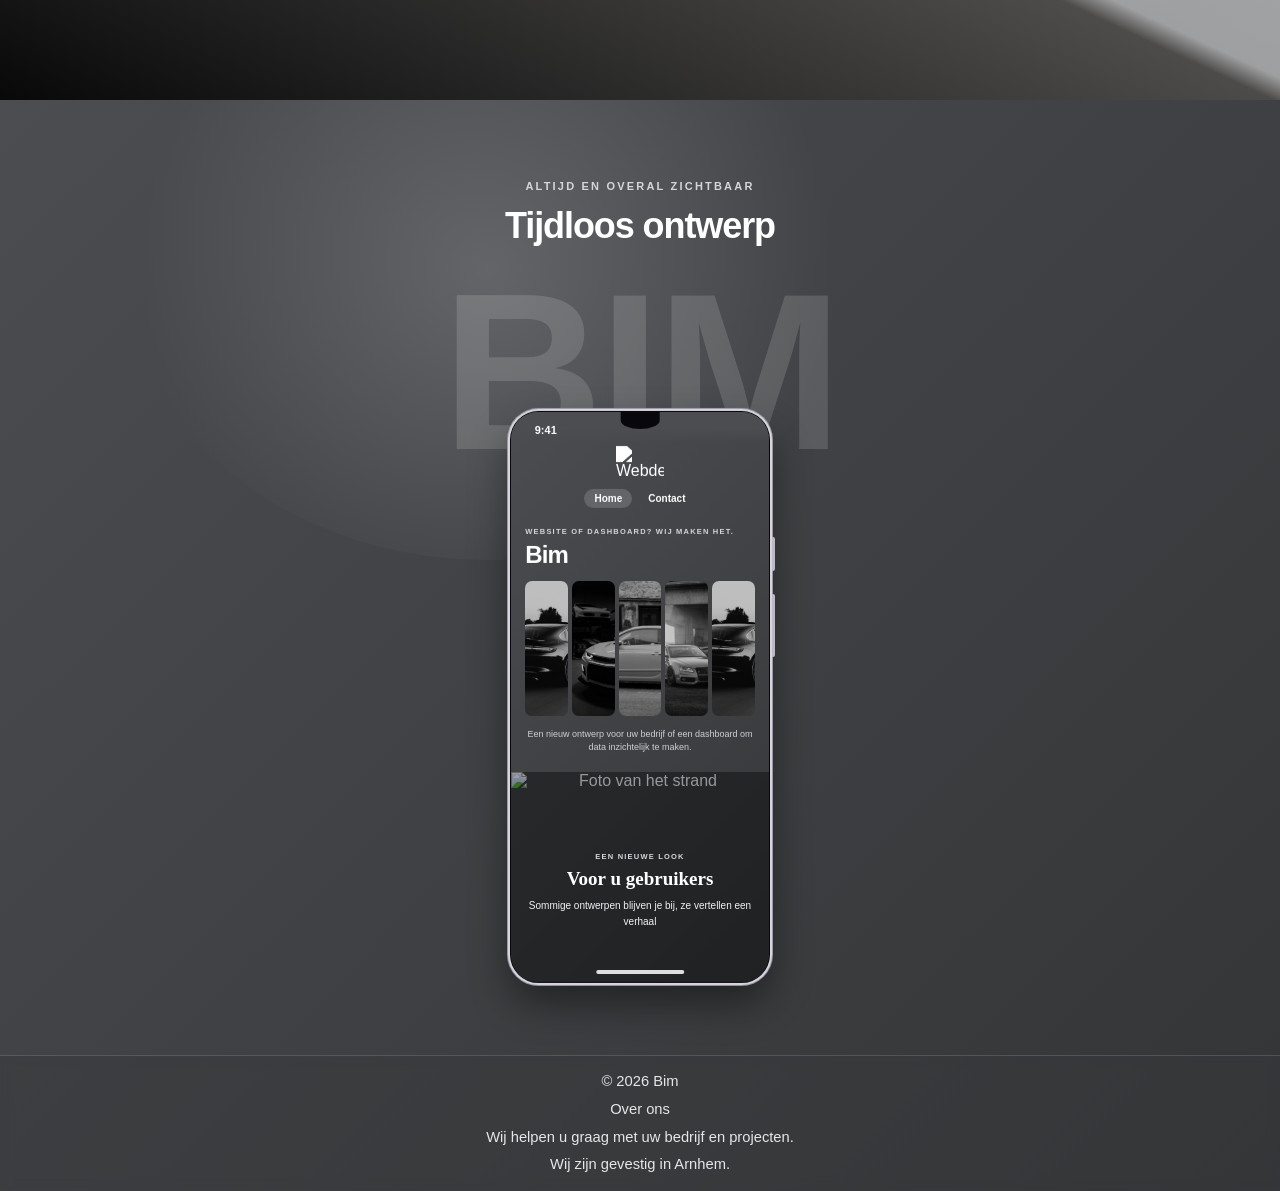
==== commit 4f4dde42: "laden update" ====
--- a/index.html
+++ b/index.html
@@ -8,7 +8,8 @@
     <title>Webdesign</title>
     <meta name="description" content="Websites en dashboards">
 
-    <link rel="icon" href="images/favicon.ico">
+    <link rel="icon" type="image/png" href="images/opt/favicon.png">
+    <script>document.documentElement.classList.add('js');</script>
     <link rel="stylesheet" href="css/normalize.css">
     <link rel="stylesheet" href="css/style.css">
 </head>
@@ -17,7 +18,7 @@
     <header class="site-header">
         <div class="header-container">
             <a href="index.html" class="site-logo">
-                <img src="images/logo.png" alt="Webdesign">
+                <img src="images/opt/logo.webp" alt="Webdesign" width="260" height="173">
             </a>
 
             <nav class="main-nav" aria-label="Hoofdmenu">
@@ -34,27 +35,27 @@
         <!-- AUTO GALERIJ -->
         <section class="gallery" aria-label="Autogalerij">
             <article class="card">
-                <img src="images/auto8.jpg" alt="Sportieve Porsche">
+                <img src="images/opt/auto8-1000.webp" alt="Sportieve Porsche">
                 <span>01 / Websites</span>
             </article>
 
             <article class="card">
-                <img src="images/dashboard2.jpg" alt="Witte sportauto">
+                <img src="images/opt/dashboard2-1000.webp" alt="Witte sportauto">
                 <span>02 / Dashboards</span>
             </article>
 
             <article class="card">
-                <img src="images/laptop.jpg" alt="Auto design">
+                <img src="images/opt/laptop-1000.webp" alt="Auto design">
                 <span>03 / Ontwerpen</span>
             </article>
 
             <article class="card">
-                <img src="images/code.jpg" alt="Moderne auto">
+                <img src="images/opt/code-1000.webp" alt="Moderne auto">
                 <span>04 / Techniek</span>
             </article>
 
             <article class="card">
-                <img src="images/auto3.avif" alt="Sportauto in landschap">
+                <img src="images/opt/auto3-1000.webp" alt="Sportauto in landschap">
                 <span>05 / Branding</span>
             </article>
         </section>
@@ -65,7 +66,7 @@
 
         <!-- STRANDFOTO ALS ACHTERGROND + TEKST -->
         <div class="banner-break">
-            <img src="images/beach.jpg" alt="Foto van het strand" class="banner-bg">
+            <img loading="lazy" decoding="async" src="images/opt/beach-1920.webp" alt="Foto van het strand" class="banner-bg">
 
             <section class="intro-text">
                 <p class="eyebrow">Een nieuwe look</p>
@@ -85,7 +86,7 @@
                 <div class="flipbook" id="flipbook">
                     <div class="leaf" style="--i: 0;">
                         <div class="front photo-leaf">
-                            <img src="images/laptop.jpg" alt="Foto 1">
+                            <img src="images/opt/laptop-1000.webp" alt="Foto 1">
                             <div class="page-text">
                                 <span class="page-tag">Editie 2026</span>
                                 <h3>Magazine</h3>
@@ -93,7 +94,7 @@
                             </div>
                         </div>
                         <div class="back photo-leaf">
-                            <img src="images/wireframes2.jpg" alt="Foto 2">
+                            <img src="images/opt/wireframes2-1000.webp" alt="Foto 2">
                             <div class="page-text">
                                 <span class="page-tag">01 / Webdesign</span>
                                 <h3>Ontwerpen</h3>
@@ -104,7 +105,7 @@
 
                     <div class="leaf" style="--i: 1;">
                         <div class="front photo-leaf">
-                            <img src="images/dashboard.jpg" alt="Foto 3">
+                            <img src="images/opt/dashboard-1000.webp" alt="Foto 3">
                             <div class="page-text">
                                 <span class="page-tag">02 / Dashboards</span>
                                 <h3>Data</h3>
@@ -112,7 +113,7 @@
                             </div>
                         </div>
                         <div class="back photo-leaf">
-                            <img src="images/auto7.jpg" alt="Foto 4">
+                            <img src="images/opt/auto7-1000.webp" alt="Foto 4">
                             <div class="page-text">
                                 <span class="page-tag">03 / Ontwerpen</span>
                                 <h3>Less is more</h3>
@@ -123,7 +124,7 @@
 
                     <div class="leaf" style="--i: 2;">
                         <div class="front photo-leaf">
-                            <img src="images/auto8.jpg" alt="Foto 5">
+                            <img src="images/opt/auto8-1000.webp" alt="Foto 5">
                             <div class="page-text">
                                 <span class="page-tag">04 / Maatwerk</span>
                                 <h3>Uw eigen verhaal</h3>
@@ -131,7 +132,7 @@
                             </div>
                         </div>
                         <div class="back photo-leaf">
-                            <img src="images/auto3.avif" alt="Foto 6">
+                            <img src="images/opt/auto3-1000.webp" alt="Foto 6">
                             <div class="page-text">
                                 <span class="page-tag">Contact</span>
                                 <h3>Samenwerken?</h3>
@@ -167,7 +168,7 @@
 
                         <div class="phone-scroll">
                             <div class="p-header">
-                                <img src="images/logo.png" alt="Webdesign">
+                                <img loading="lazy" decoding="async" src="images/opt/logo.webp" alt="Webdesign" width="260" height="173">
                                 <div class="p-nav">
                                     <span class="active">Home</span>
                                     <span>Contact</span>
@@ -180,23 +181,23 @@
 
                                 <div class="p-gallery">
                                     <div class="p-card">
-                                        <img src="images/auto1.avif" alt="Sportieve Porsche">
+                                        <img loading="lazy" decoding="async" src="images/auto1.avif" alt="Sportieve Porsche">
                                         <span>01 / Websites</span>
                                     </div>
                                     <div class="p-card">
-                                        <img src="images/auto2.avif" alt="Witte sportauto">
+                                        <img loading="lazy" decoding="async" src="images/auto2.avif" alt="Witte sportauto">
                                         <span>02 / Dashboards</span>
                                     </div>
                                     <div class="p-card">
-                                        <img src="images/auto4.avif" alt="Auto design">
+                                        <img loading="lazy" decoding="async" src="images/auto4.avif" alt="Auto design">
                                         <span>03 / Ontwerpen</span>
                                     </div>
                                     <div class="p-card">
-                                        <img src="images/auto5.avif" alt="Moderne auto">
+                                        <img loading="lazy" decoding="async" src="images/auto5.avif" alt="Moderne auto">
                                         <span>04 / Techniek</span>
                                     </div>
                                     <div class="p-card">
-                                        <img src="images/auto1.avif" alt="Sportauto in landschap">
+                                        <img loading="lazy" decoding="async" src="images/auto1.avif" alt="Sportauto in landschap">
                                         <span>05 / Branding</span>
                                     </div>
                                 </div>
@@ -207,7 +208,7 @@
                             </div>
 
                             <div class="p-banner">
-                                <img src="images/beach.jpg" alt="Foto van het strand">
+                                <img loading="lazy" decoding="async" src="images/opt/beach-720.webp" alt="Foto van het strand">
                                 <div class="p-banner-text">
                                     <p class="p-eyebrow">Een nieuwe look</p>
                                     <h4>Voor u gebruikers</h4>
@@ -232,6 +233,7 @@
         </div>
     </footer> 
 
+    <script src="js/laden.js"></script>
     <script src="js/boek.js"></script>
 </body>
 
--- a/css/style.css
+++ b/css/style.css
@@ -216,7 +216,7 @@
 .lower-section {
   position: relative;
   width: 100%;
-  background-image: url('../images/auto3.avif');
+  background-image: url('../images/opt/auto3-1600.webp');
   background-size: cover;
   background-position: center;
   padding: 4.5rem 1.5rem 6rem;
@@ -906,3 +906,55 @@
   }
 }
 
+
+
+/* =========================================================
+   LAAD-ANIMATIE VOOR AFBEELDINGEN
+   Grijze glans zolang de foto laadt, daarna zacht infaden.
+   ========================================================= */
+@keyframes shimmer {
+  from { background-position: 200% 0; }
+  to   { background-position: -200% 0; }
+}
+
+@keyframes img-in {
+  from { opacity: 0; }
+  to   { opacity: 1; }
+}
+
+.js .card:not(.is-loaded),
+.js .p-card:not(.is-loaded),
+.js .banner-break:not(.is-loaded),
+.js .p-banner:not(.is-loaded) {
+  background-image: linear-gradient(100deg, #3a3c3f 30%, #54575b 50%, #3a3c3f 70%);
+  background-size: 200% 100%;
+  animation: shimmer 1.4s linear infinite;
+}
+
+.js .card img,
+.js .p-card img,
+.js .banner-break img,
+.js .p-banner img {
+  opacity: 0;
+  animation: img-in 0.6s ease 4s both; /* vangnet: na 4s toch tonen als het script niet draait */
+}
+
+.js .card img.loaded,
+.js .p-card img.loaded,
+.js .banner-break img.loaded,
+.js .p-banner img.loaded {
+  opacity: 1;
+  animation: img-in 0.6s ease both;
+}
+
+@media (prefers-reduced-motion: reduce) {
+  .js .card:not(.is-loaded),
+  .js .p-card:not(.is-loaded),
+  .js .banner-break:not(.is-loaded),
+  .js .p-banner:not(.is-loaded) { animation: none; }
+
+  .js .card img.loaded,
+  .js .p-card img.loaded,
+  .js .banner-break img.loaded,
+  .js .p-banner img.loaded { animation: none; }
+}
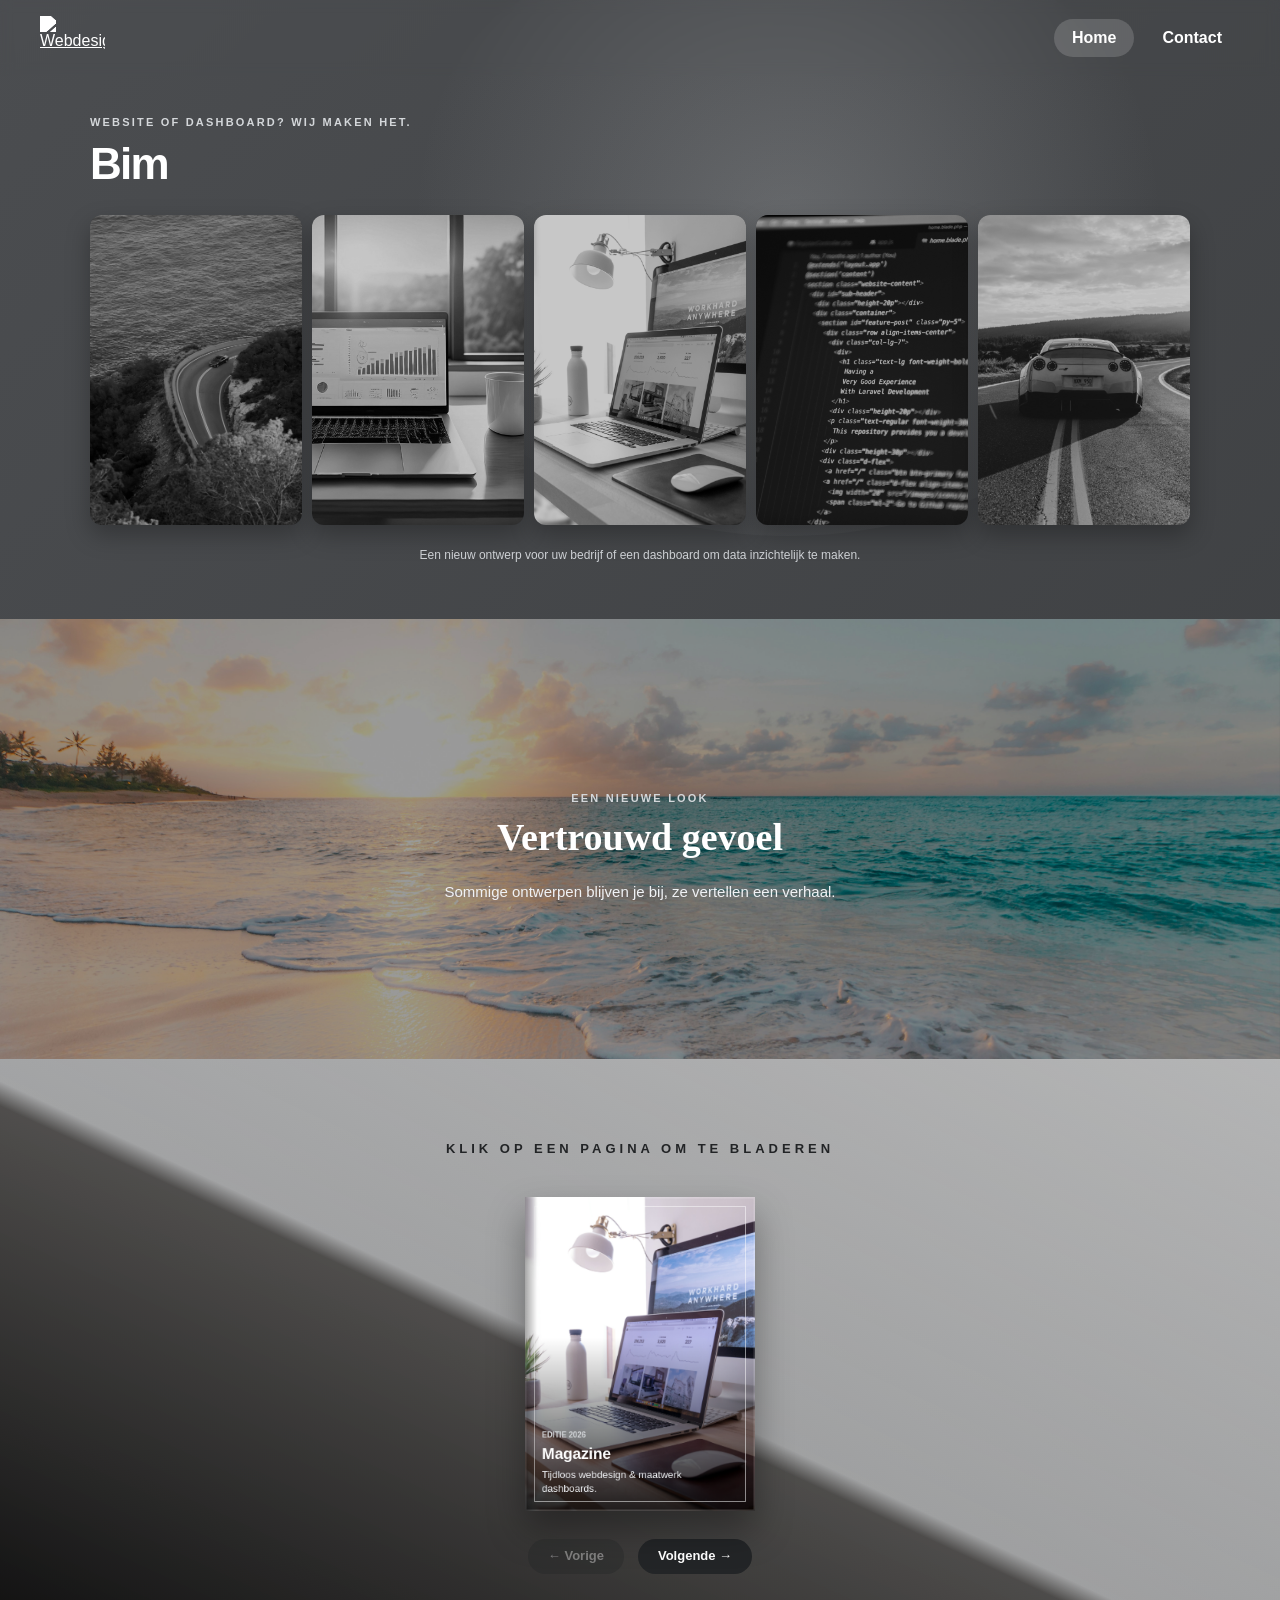
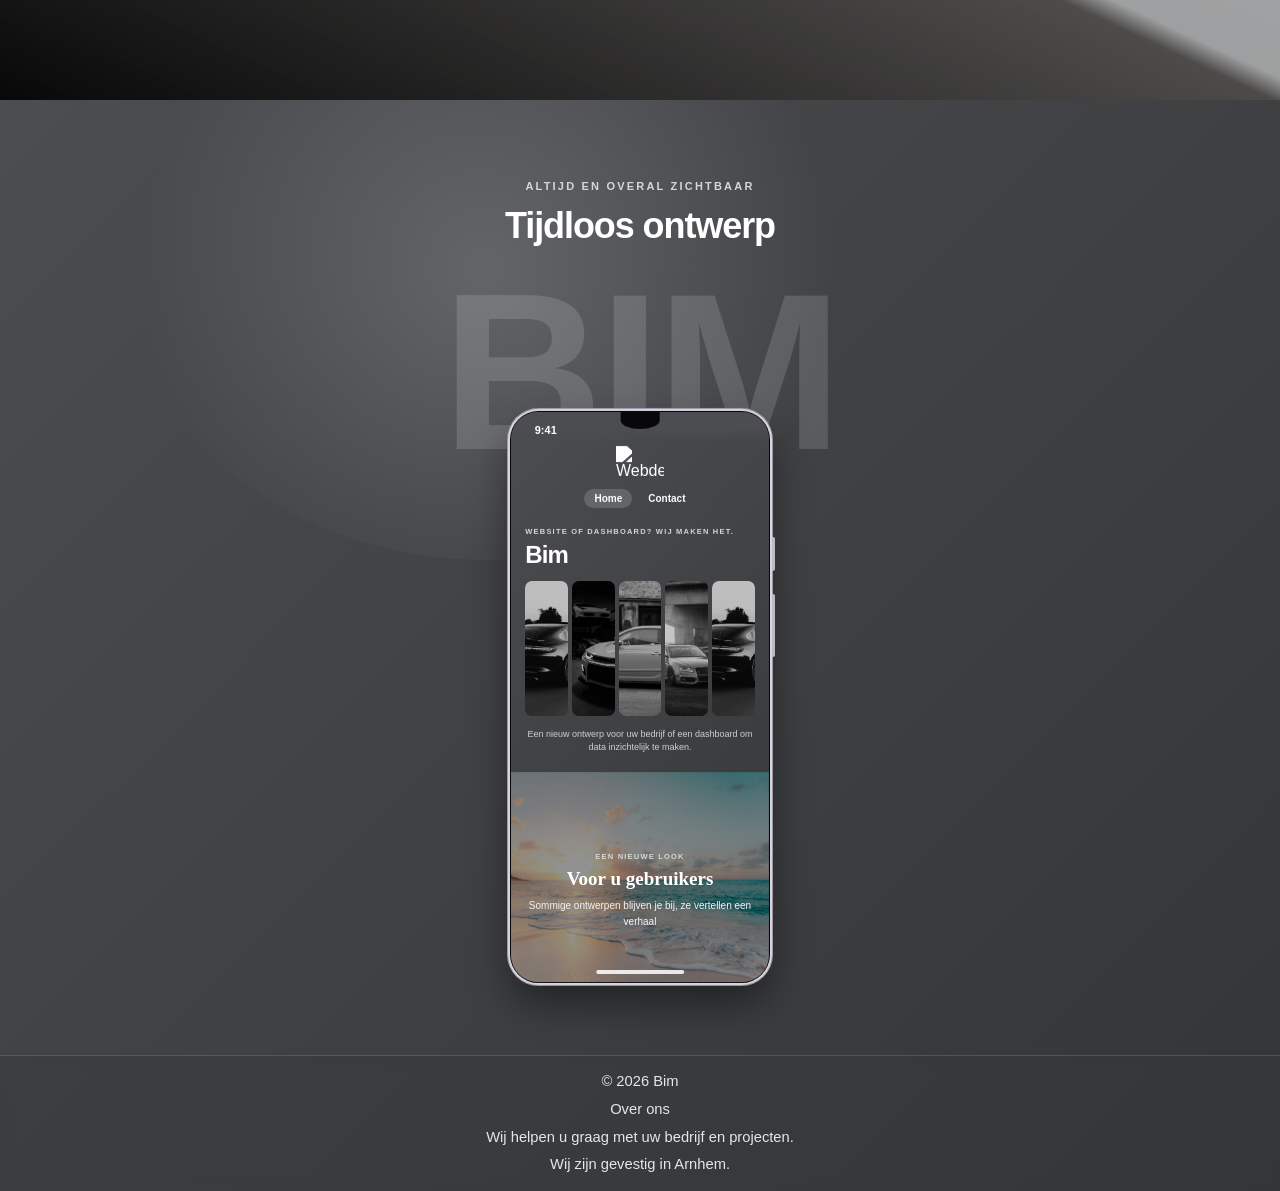
==== commit 948eef9a: "css update" ====
--- a/index.html
+++ b/index.html
@@ -8,7 +8,7 @@
     <title>Webdesign</title>
     <meta name="description" content="Websites en dashboards">
 
-    <link rel="icon" type="image/png" href="images/opt/favicon.png">
+    <link rel="icon" type="image/png" href="images/favicon.png">
     <script>document.documentElement.classList.add('js');</script>
     <link rel="stylesheet" href="css/normalize.css">
     <link rel="stylesheet" href="css/style.css">
@@ -18,7 +18,7 @@
     <header class="site-header">
         <div class="header-container">
             <a href="index.html" class="site-logo">
-                <img src="images/opt/logo.webp" alt="Webdesign" width="260" height="173">
+                <img src="images/logo.jpg" alt="Webdesign" width="260" height="173">
             </a>
 
             <nav class="main-nav" aria-label="Hoofdmenu">
@@ -35,27 +35,27 @@
         <!-- AUTO GALERIJ -->
         <section class="gallery" aria-label="Autogalerij">
             <article class="card">
-                <img src="images/opt/auto8-1000.webp" alt="Sportieve Porsche">
+                <img src="images/auto8.jpg" alt="Sportieve Porsche">
                 <span>01 / Websites</span>
             </article>
 
             <article class="card">
-                <img src="images/opt/dashboard2-1000.webp" alt="Witte sportauto">
+                <img src="images/dashboard2.jpg" alt="Witte sportauto">
                 <span>02 / Dashboards</span>
             </article>
 
             <article class="card">
-                <img src="images/opt/laptop-1000.webp" alt="Auto design">
+                <img src="images/laptop.jpg" alt="Auto design">
                 <span>03 / Ontwerpen</span>
             </article>
 
             <article class="card">
-                <img src="images/opt/code-1000.webp" alt="Moderne auto">
+                <img src="images/code.jpg" alt="Moderne auto">
                 <span>04 / Techniek</span>
             </article>
 
             <article class="card">
-                <img src="images/opt/auto3-1000.webp" alt="Sportauto in landschap">
+                <img src="images/auto3.jpg" alt="Sportauto in landschap">
                 <span>05 / Branding</span>
             </article>
         </section>
@@ -66,7 +66,7 @@
 
         <!-- STRANDFOTO ALS ACHTERGROND + TEKST -->
         <div class="banner-break">
-            <img loading="lazy" decoding="async" src="images/opt/beach-1920.webp" alt="Foto van het strand" class="banner-bg">
+            <img loading="lazy" decoding="async" src="images/beach.jpg" alt="Foto van het strand" class="banner-bg">
 
             <section class="intro-text">
                 <p class="eyebrow">Een nieuwe look</p>
@@ -86,7 +86,7 @@
                 <div class="flipbook" id="flipbook">
                     <div class="leaf" style="--i: 0;">
                         <div class="front photo-leaf">
-                            <img src="images/opt/laptop-1000.webp" alt="Foto 1">
+                            <img src="images/laptop.jpg" alt="Foto 1">
                             <div class="page-text">
                                 <span class="page-tag">Editie 2026</span>
                                 <h3>Magazine</h3>
@@ -94,7 +94,7 @@
                             </div>
                         </div>
                         <div class="back photo-leaf">
-                            <img src="images/opt/wireframes2-1000.webp" alt="Foto 2">
+                            <img src="images/wireframes2.jpg" alt="Foto 2">
                             <div class="page-text">
                                 <span class="page-tag">01 / Webdesign</span>
                                 <h3>Ontwerpen</h3>
@@ -105,7 +105,7 @@
 
                     <div class="leaf" style="--i: 1;">
                         <div class="front photo-leaf">
-                            <img src="images/opt/dashboard-1000.webp" alt="Foto 3">
+                            <img src="images/dashboard.jpg" alt="Foto 3">
                             <div class="page-text">
                                 <span class="page-tag">02 / Dashboards</span>
                                 <h3>Data</h3>
@@ -113,7 +113,7 @@
                             </div>
                         </div>
                         <div class="back photo-leaf">
-                            <img src="images/opt/auto7-1000.webp" alt="Foto 4">
+                            <img src="images/auto7.jpg" alt="Foto 4">
                             <div class="page-text">
                                 <span class="page-tag">03 / Ontwerpen</span>
                                 <h3>Less is more</h3>
@@ -124,7 +124,7 @@
 
                     <div class="leaf" style="--i: 2;">
                         <div class="front photo-leaf">
-                            <img src="images/opt/auto8-1000.webp" alt="Foto 5">
+                            <img src="images/auto8.jpg" alt="Foto 5">
                             <div class="page-text">
                                 <span class="page-tag">04 / Maatwerk</span>
                                 <h3>Uw eigen verhaal</h3>
@@ -132,7 +132,7 @@
                             </div>
                         </div>
                         <div class="back photo-leaf">
-                            <img src="images/opt/auto3-1000.webp" alt="Foto 6">
+                            <img src="images/auto3.avif" alt="Foto 6">
                             <div class="page-text">
                                 <span class="page-tag">Contact</span>
                                 <h3>Samenwerken?</h3>
@@ -168,7 +168,7 @@
 
                         <div class="phone-scroll">
                             <div class="p-header">
-                                <img loading="lazy" decoding="async" src="images/opt/logo.webp" alt="Webdesign" width="260" height="173">
+                                <img loading="lazy" decoding="async" src="images/logo.jpg" alt="Webdesign" width="260" height="173">
                                 <div class="p-nav">
                                     <span class="active">Home</span>
                                     <span>Contact</span>
@@ -208,7 +208,7 @@
                             </div>
 
                             <div class="p-banner">
-                                <img loading="lazy" decoding="async" src="images/opt/beach-720.webp" alt="Foto van het strand">
+                                <img loading="lazy" decoding="async" src="images/beach.jpg" alt="Foto van het strand">
                                 <div class="p-banner-text">
                                     <p class="p-eyebrow">Een nieuwe look</p>
                                     <h4>Voor u gebruikers</h4>
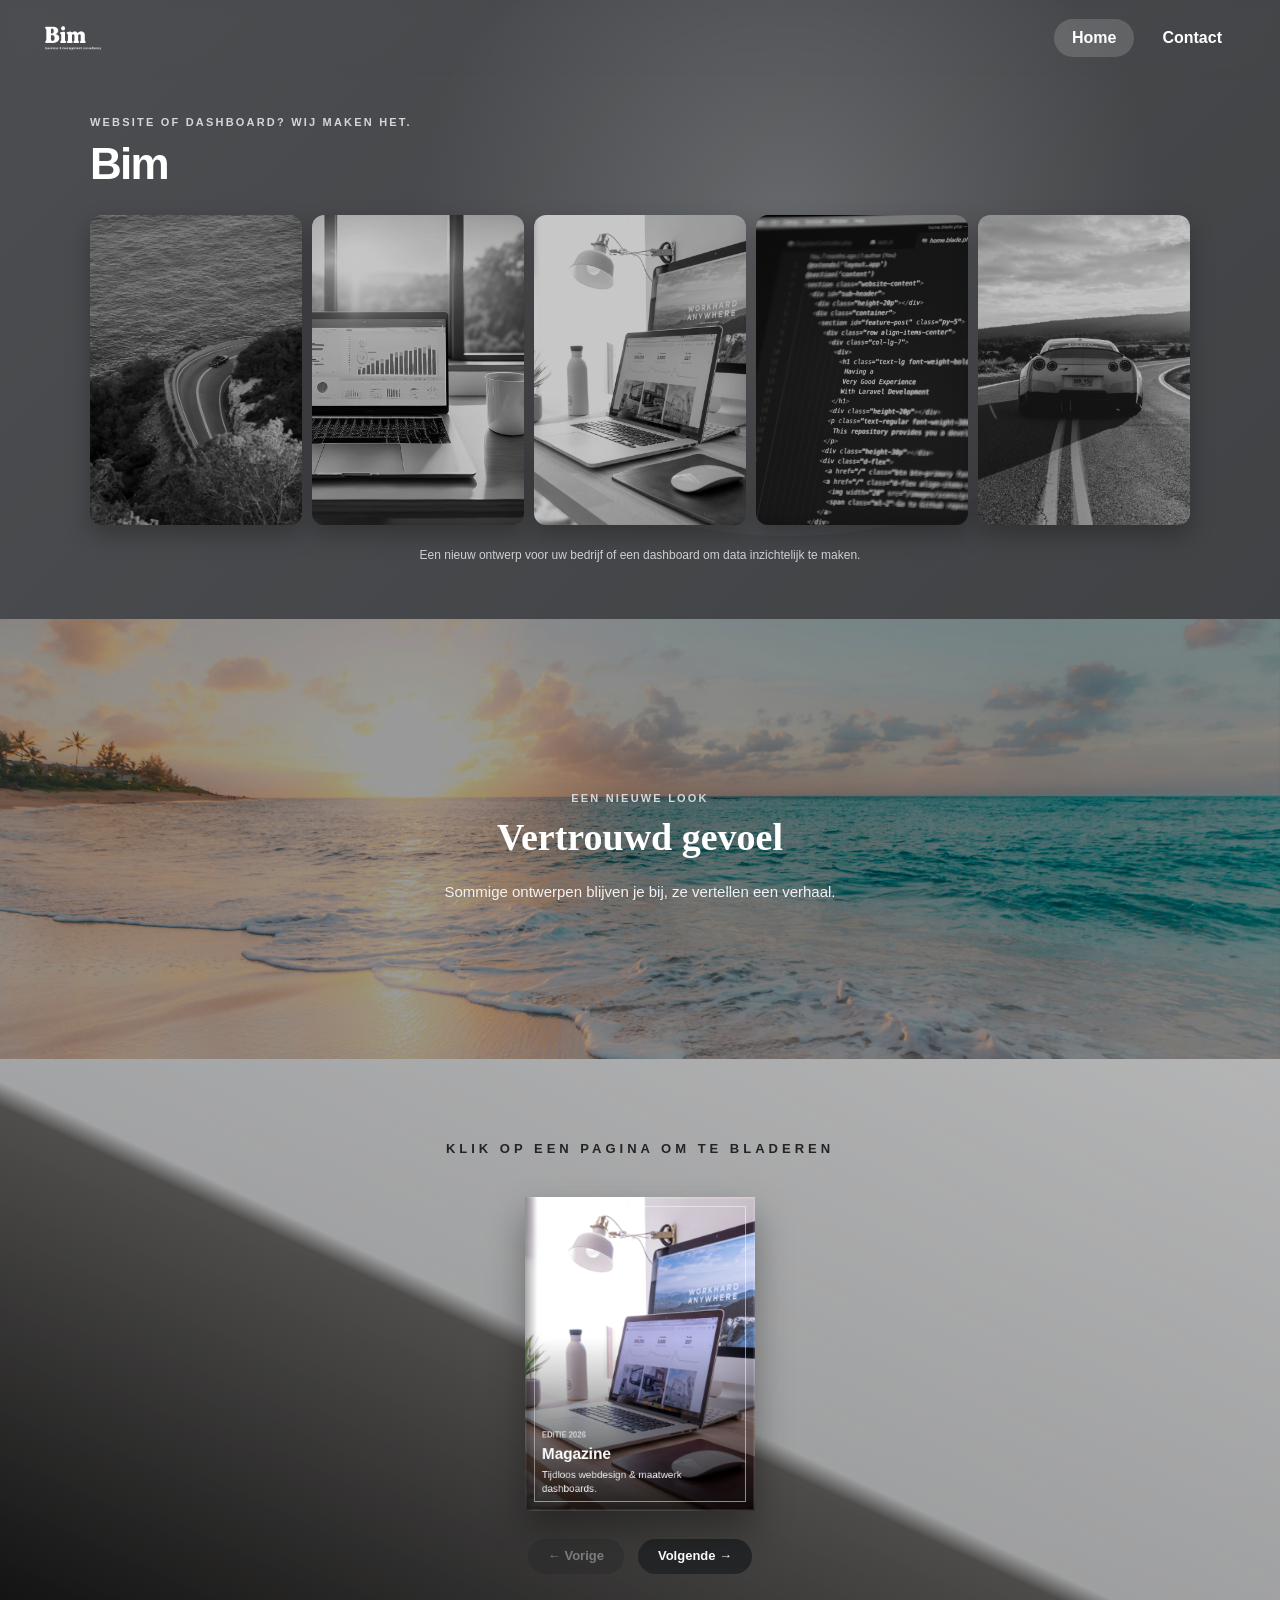
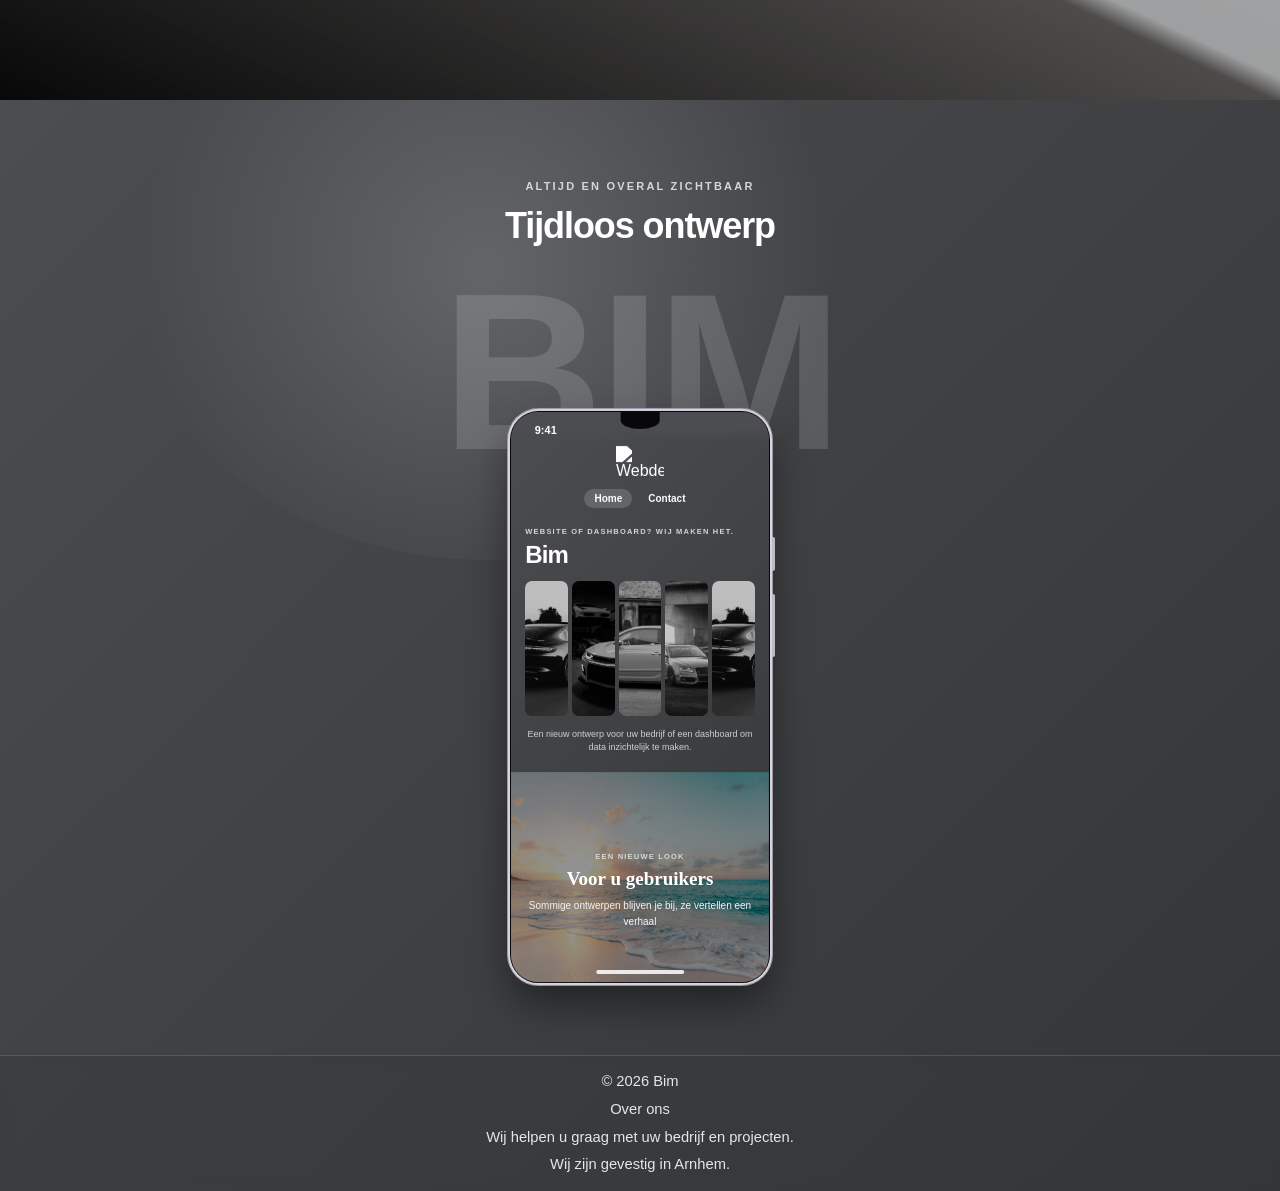
==== commit 1afd7ef8: "Update index.html" ====
--- a/index.html
+++ b/index.html
@@ -8,7 +8,7 @@
     <title>Webdesign</title>
     <meta name="description" content="Websites en dashboards">
 
-    <link rel="icon" type="image/png" href="images/favicon.png">
+    <link rel="icon" type="image/png" href="images/favicon.ico">
     <script>document.documentElement.classList.add('js');</script>
     <link rel="stylesheet" href="css/normalize.css">
     <link rel="stylesheet" href="css/style.css">
@@ -18,7 +18,7 @@
     <header class="site-header">
         <div class="header-container">
             <a href="index.html" class="site-logo">
-                <img src="images/logo.jpg" alt="Webdesign" width="260" height="173">
+                <img src="images/logo.png" alt="Webdesign" width="260" height="173">
             </a>
 
             <nav class="main-nav" aria-label="Hoofdmenu">
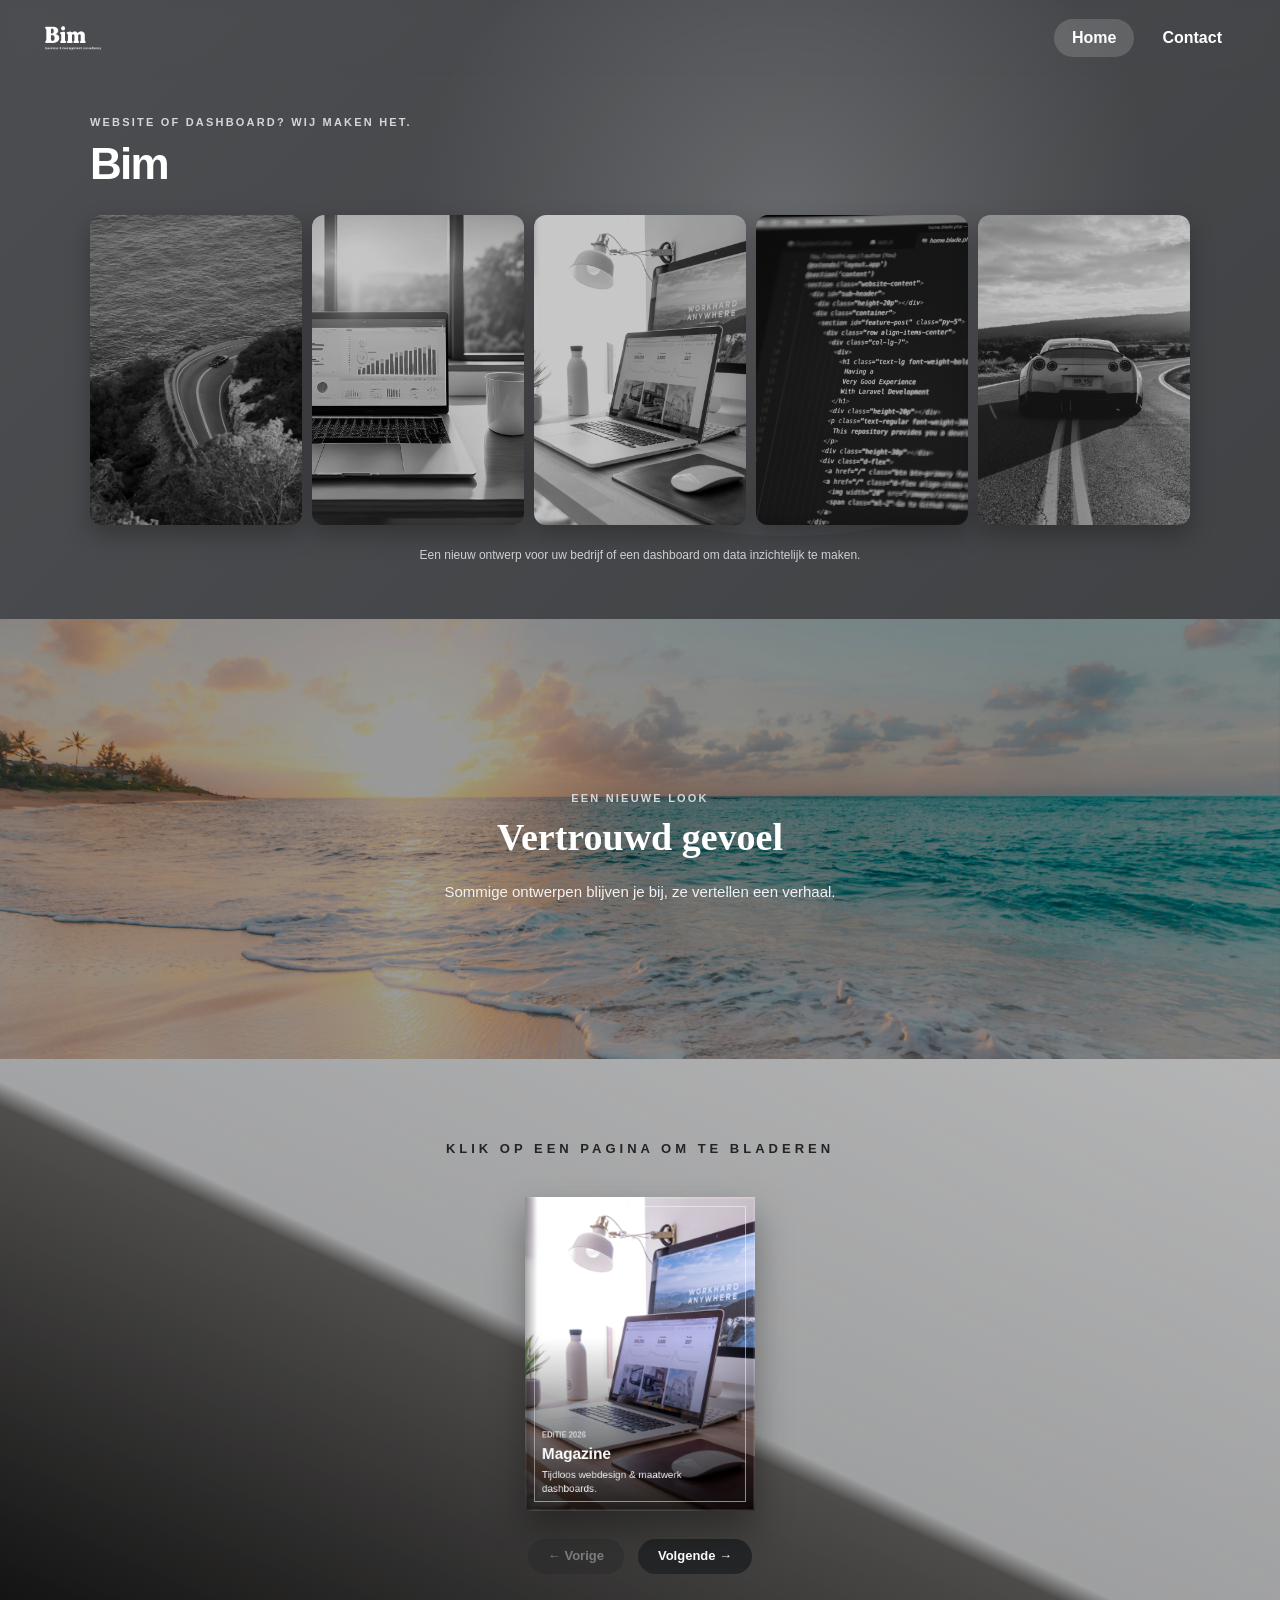
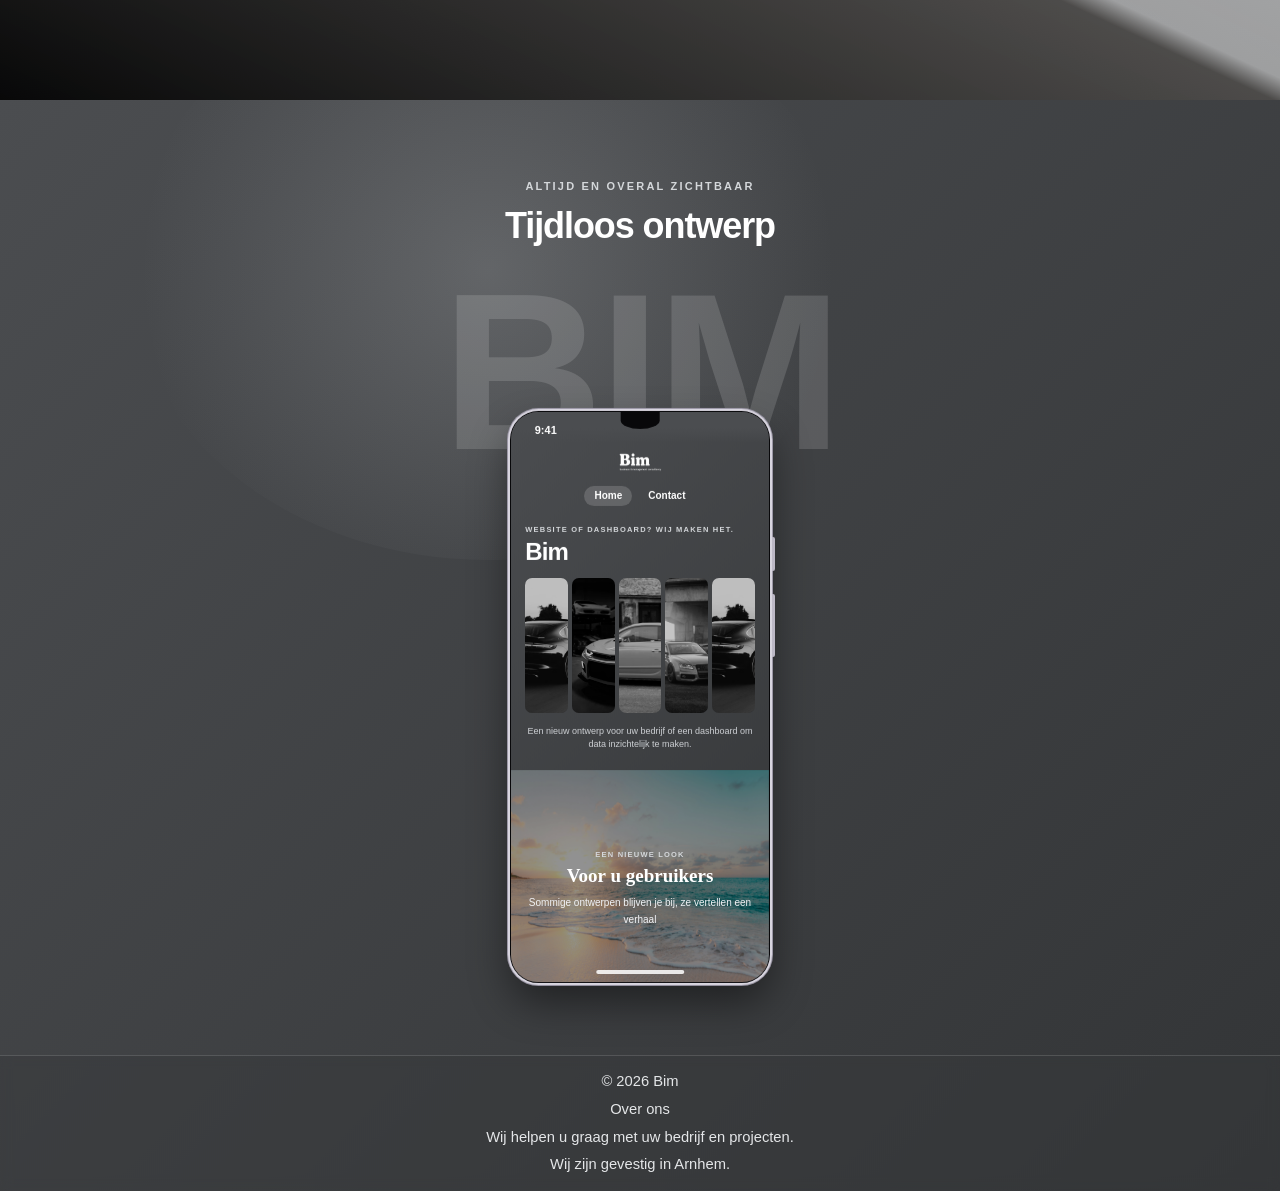
==== commit 811b67b4: "Update index.html" ====
--- a/index.html
+++ b/index.html
@@ -168,7 +168,7 @@
 
                         <div class="phone-scroll">
                             <div class="p-header">
-                                <img loading="lazy" decoding="async" src="images/logo.jpg" alt="Webdesign" width="260" height="173">
+                                <img loading="lazy" decoding="async" src="images/logo.png" alt="Webdesign" width="260" height="173">
                                 <div class="p-nav">
                                     <span class="active">Home</span>
                                     <span>Contact</span>
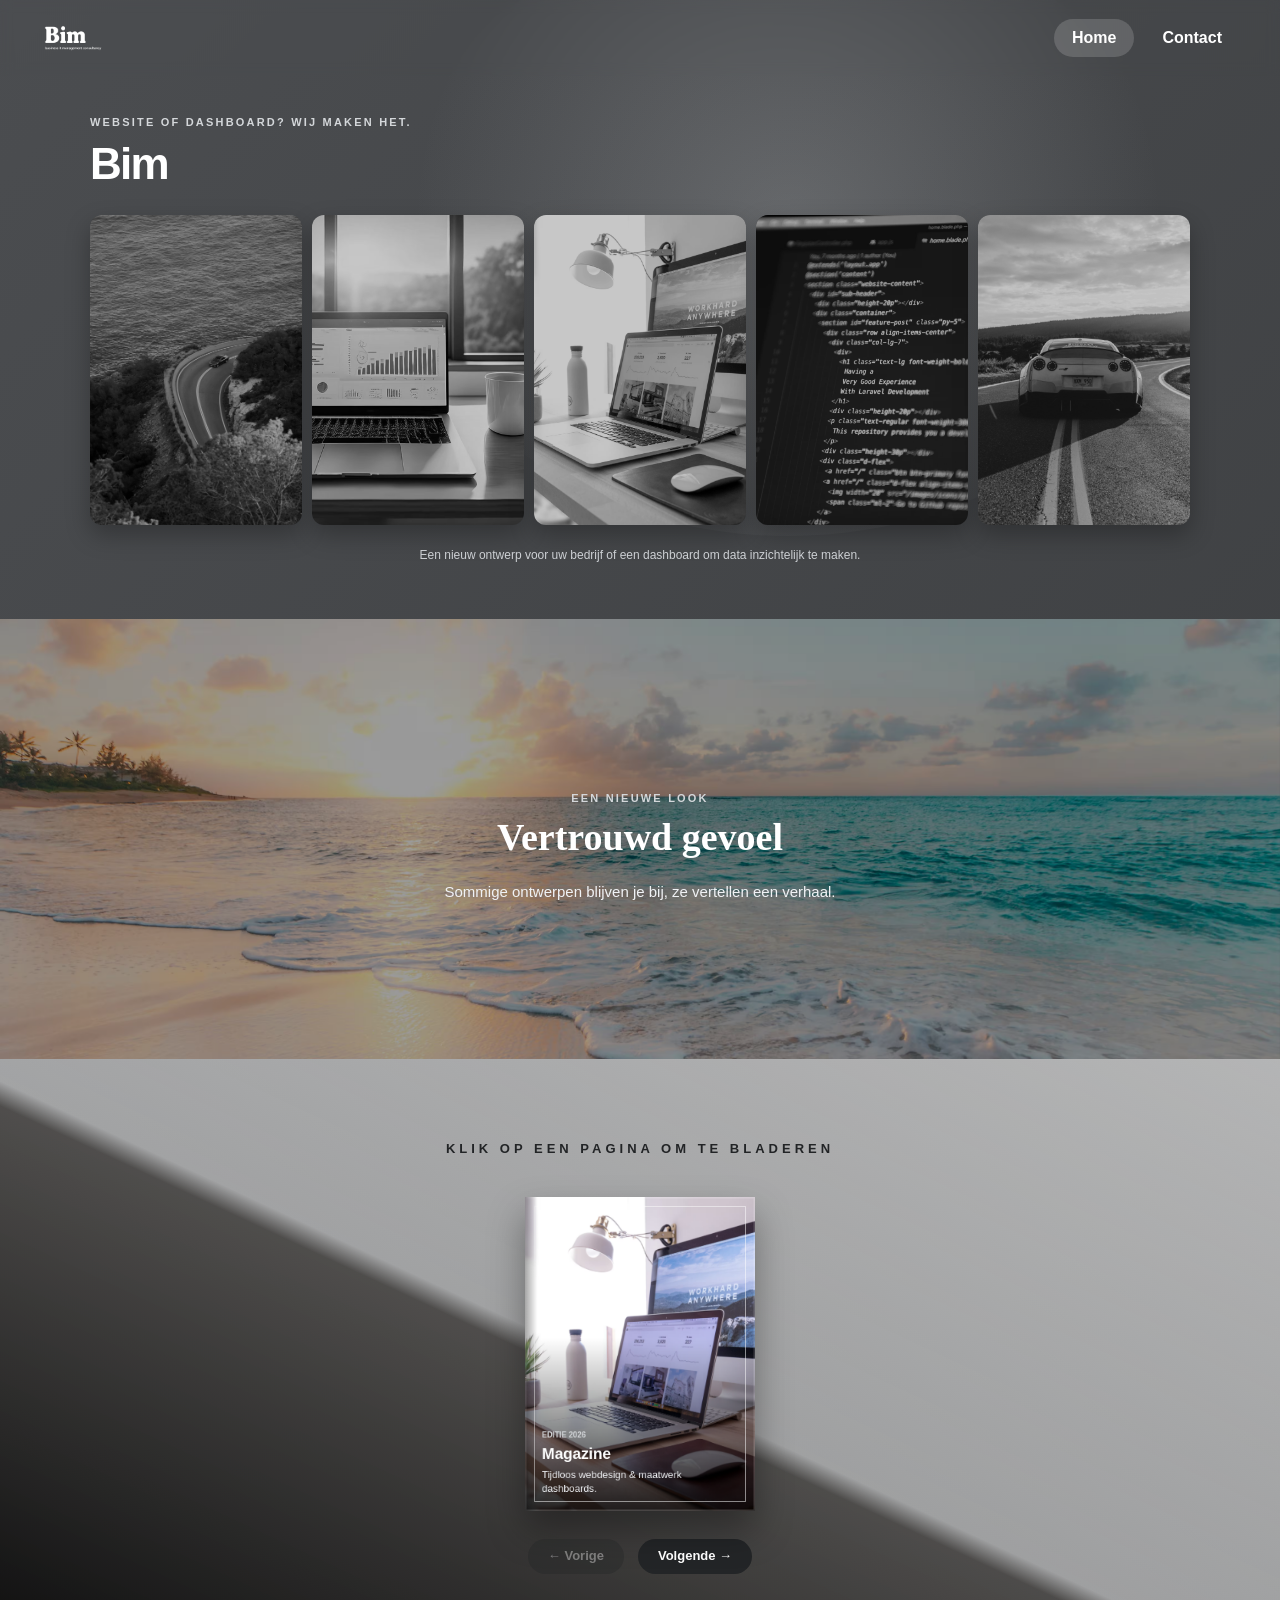
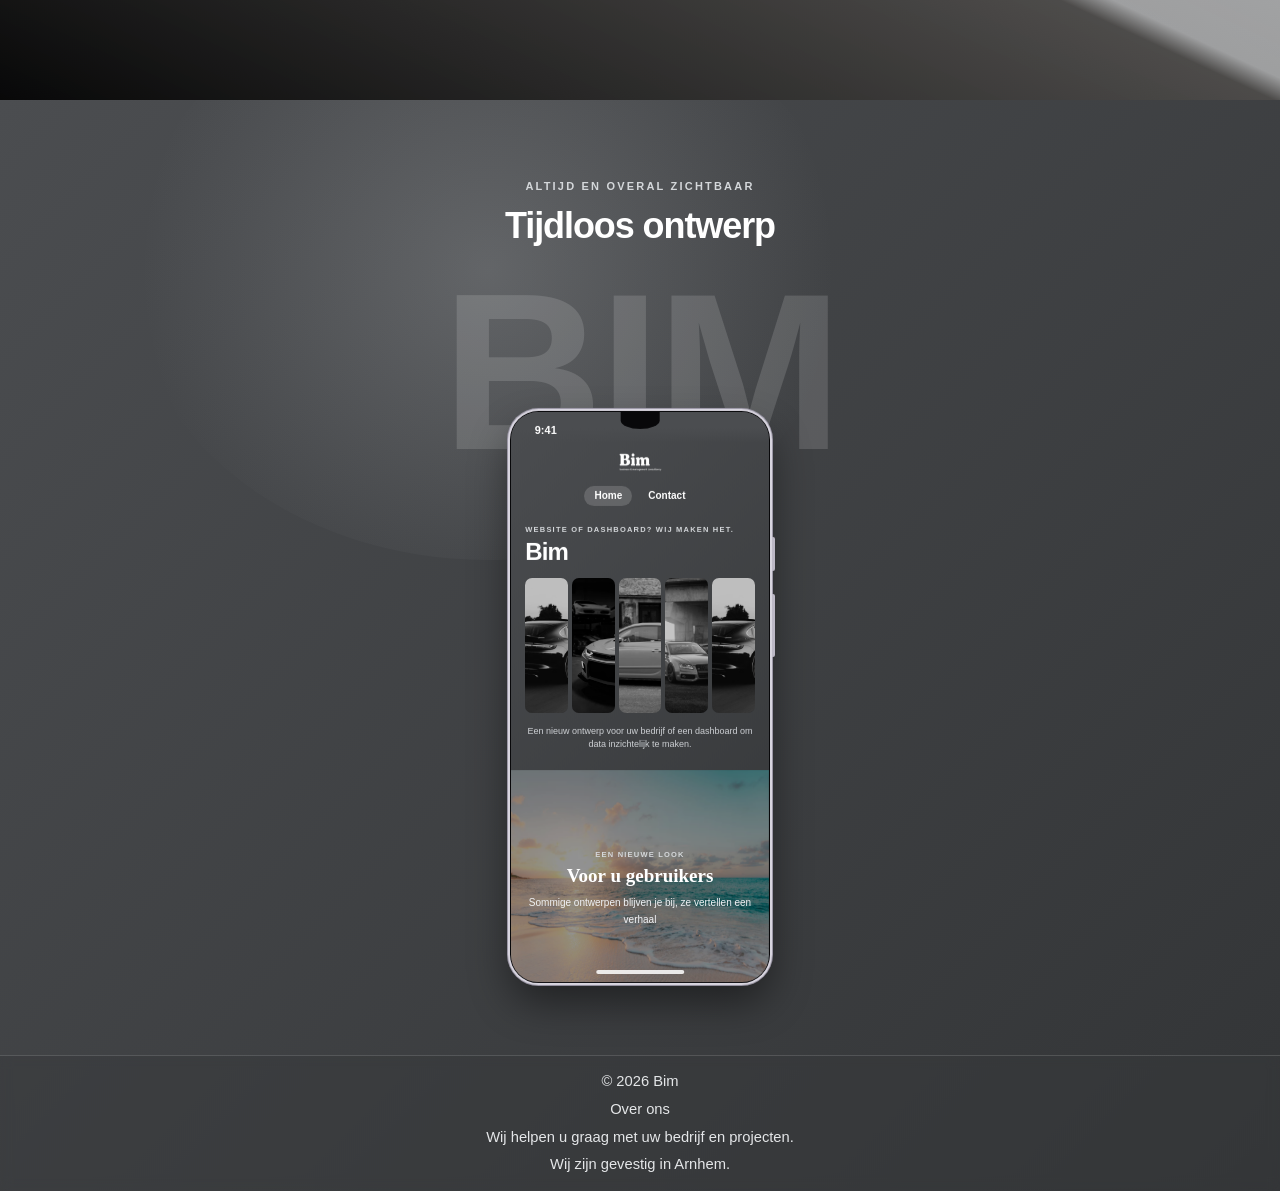
==== commit 4592a6e8: "update" ====
--- a/index.html
+++ b/index.html
@@ -35,27 +35,27 @@
         <!-- AUTO GALERIJ -->
         <section class="gallery" aria-label="Autogalerij">
             <article class="card">
-                <img src="images/auto8.jpg" alt="Sportieve Porsche">
+                <img src="images/auto8.avif" alt="Sportieve Porsche">
                 <span>01 / Websites</span>
             </article>
 
             <article class="card">
-                <img src="images/dashboard2.jpg" alt="Witte sportauto">
+                <img src="images/dashboard2.avif" alt="Witte sportauto">
                 <span>02 / Dashboards</span>
             </article>
 
             <article class="card">
-                <img src="images/laptop.jpg" alt="Auto design">
+                <img src="images/laptop.avif" alt="Auto design">
                 <span>03 / Ontwerpen</span>
             </article>
 
             <article class="card">
-                <img src="images/code.jpg" alt="Moderne auto">
+                <img src="images/code.avif" alt="Moderne auto">
                 <span>04 / Techniek</span>
             </article>
 
             <article class="card">
-                <img src="images/auto3.jpg" alt="Sportauto in landschap">
+                <img src="images/auto3.avif" alt="Sportauto in landschap">
                 <span>05 / Branding</span>
             </article>
         </section>
@@ -66,7 +66,7 @@
 
         <!-- STRANDFOTO ALS ACHTERGROND + TEKST -->
         <div class="banner-break">
-            <img loading="lazy" decoding="async" src="images/beach.jpg" alt="Foto van het strand" class="banner-bg">
+            <img loading="lazy" decoding="async" src="images/beach.avif" alt="Foto van het strand" class="banner-bg">
 
             <section class="intro-text">
                 <p class="eyebrow">Een nieuwe look</p>
@@ -86,7 +86,7 @@
                 <div class="flipbook" id="flipbook">
                     <div class="leaf" style="--i: 0;">
                         <div class="front photo-leaf">
-                            <img src="images/laptop.jpg" alt="Foto 1">
+                            <img src="images/laptop.avif" alt="Foto 1">
                             <div class="page-text">
                                 <span class="page-tag">Editie 2026</span>
                                 <h3>Magazine</h3>
@@ -94,7 +94,7 @@
                             </div>
                         </div>
                         <div class="back photo-leaf">
-                            <img src="images/wireframes2.jpg" alt="Foto 2">
+                            <img src="images/wireframes2.avif" alt="Foto 2">
                             <div class="page-text">
                                 <span class="page-tag">01 / Webdesign</span>
                                 <h3>Ontwerpen</h3>
@@ -105,7 +105,7 @@
 
                     <div class="leaf" style="--i: 1;">
                         <div class="front photo-leaf">
-                            <img src="images/dashboard.jpg" alt="Foto 3">
+                            <img src="images/dashboard.avif" alt="Foto 3">
                             <div class="page-text">
                                 <span class="page-tag">02 / Dashboards</span>
                                 <h3>Data</h3>
@@ -208,7 +208,7 @@
                             </div>
 
                             <div class="p-banner">
-                                <img loading="lazy" decoding="async" src="images/beach.jpg" alt="Foto van het strand">
+                                <img loading="lazy" decoding="async" src="images/beach.avif" alt="Foto van het strand">
                                 <div class="p-banner-text">
                                     <p class="p-eyebrow">Een nieuwe look</p>
                                     <h4>Voor u gebruikers</h4>
